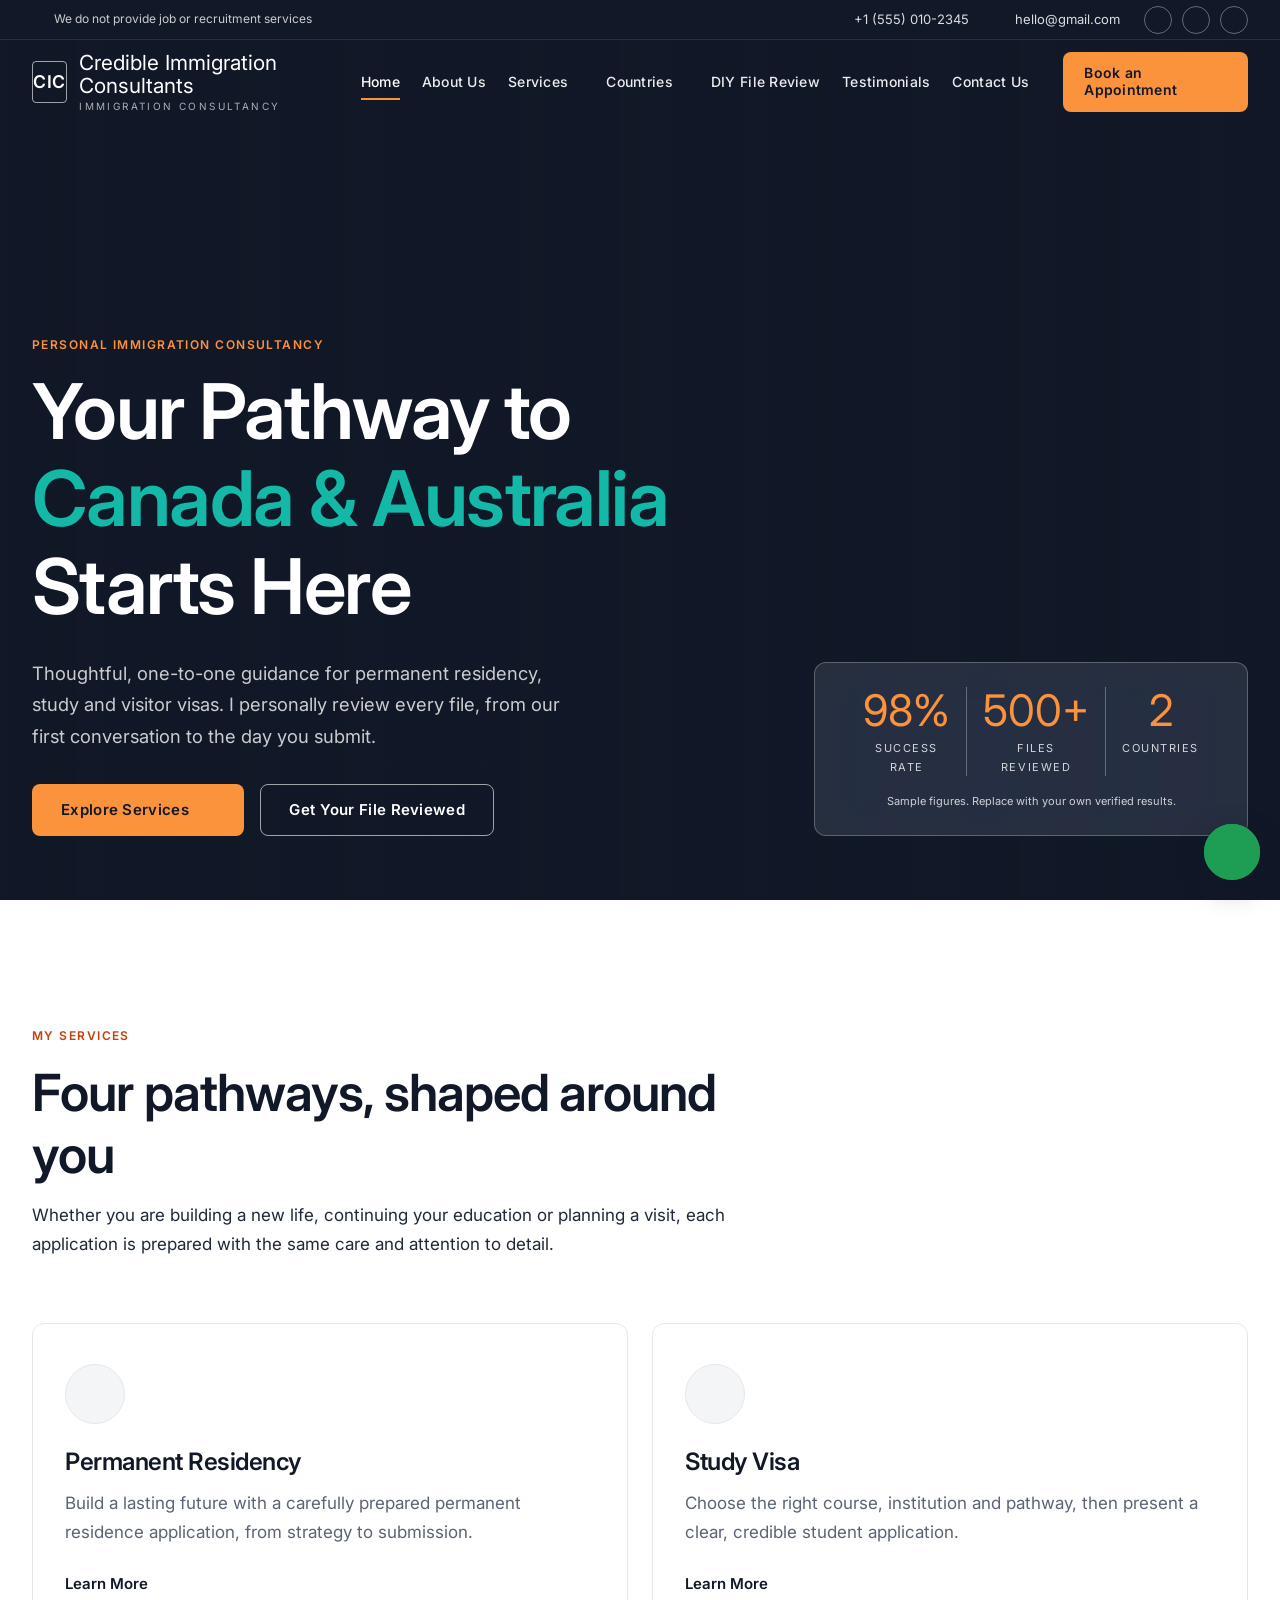
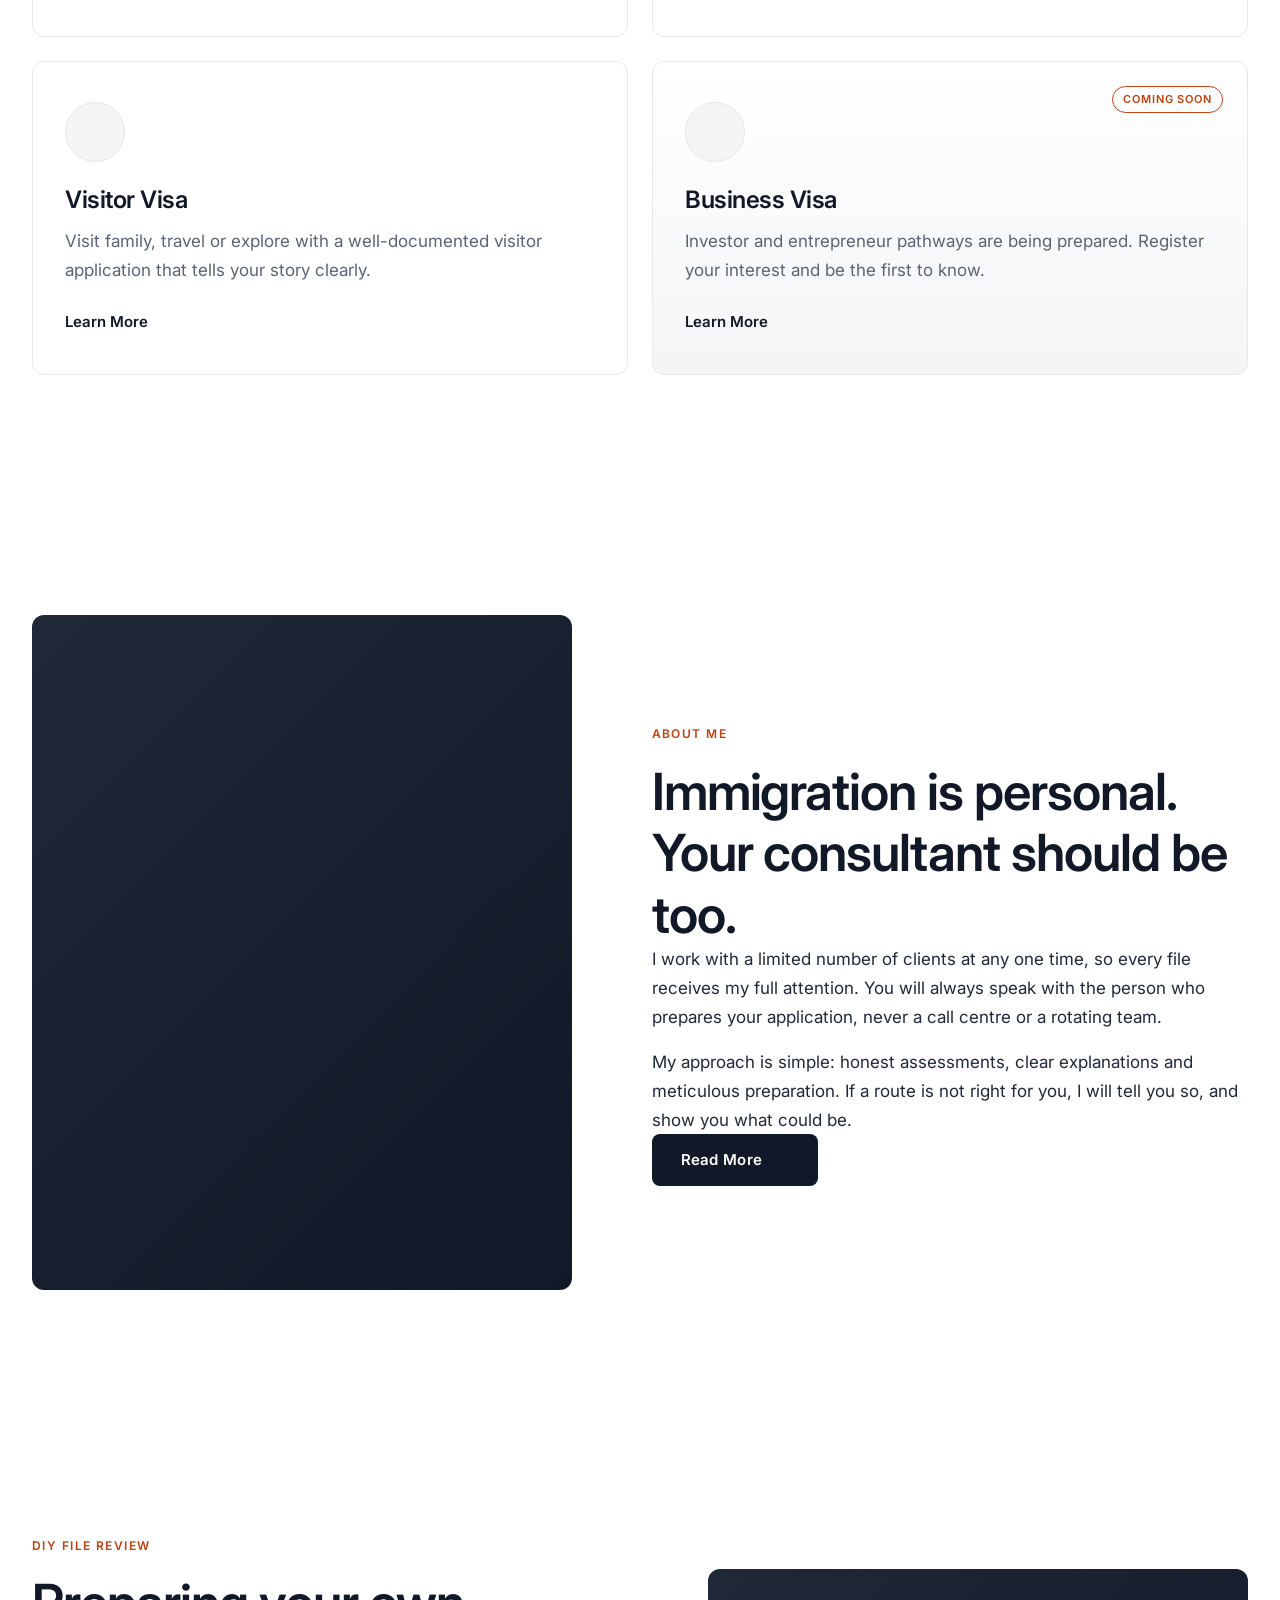
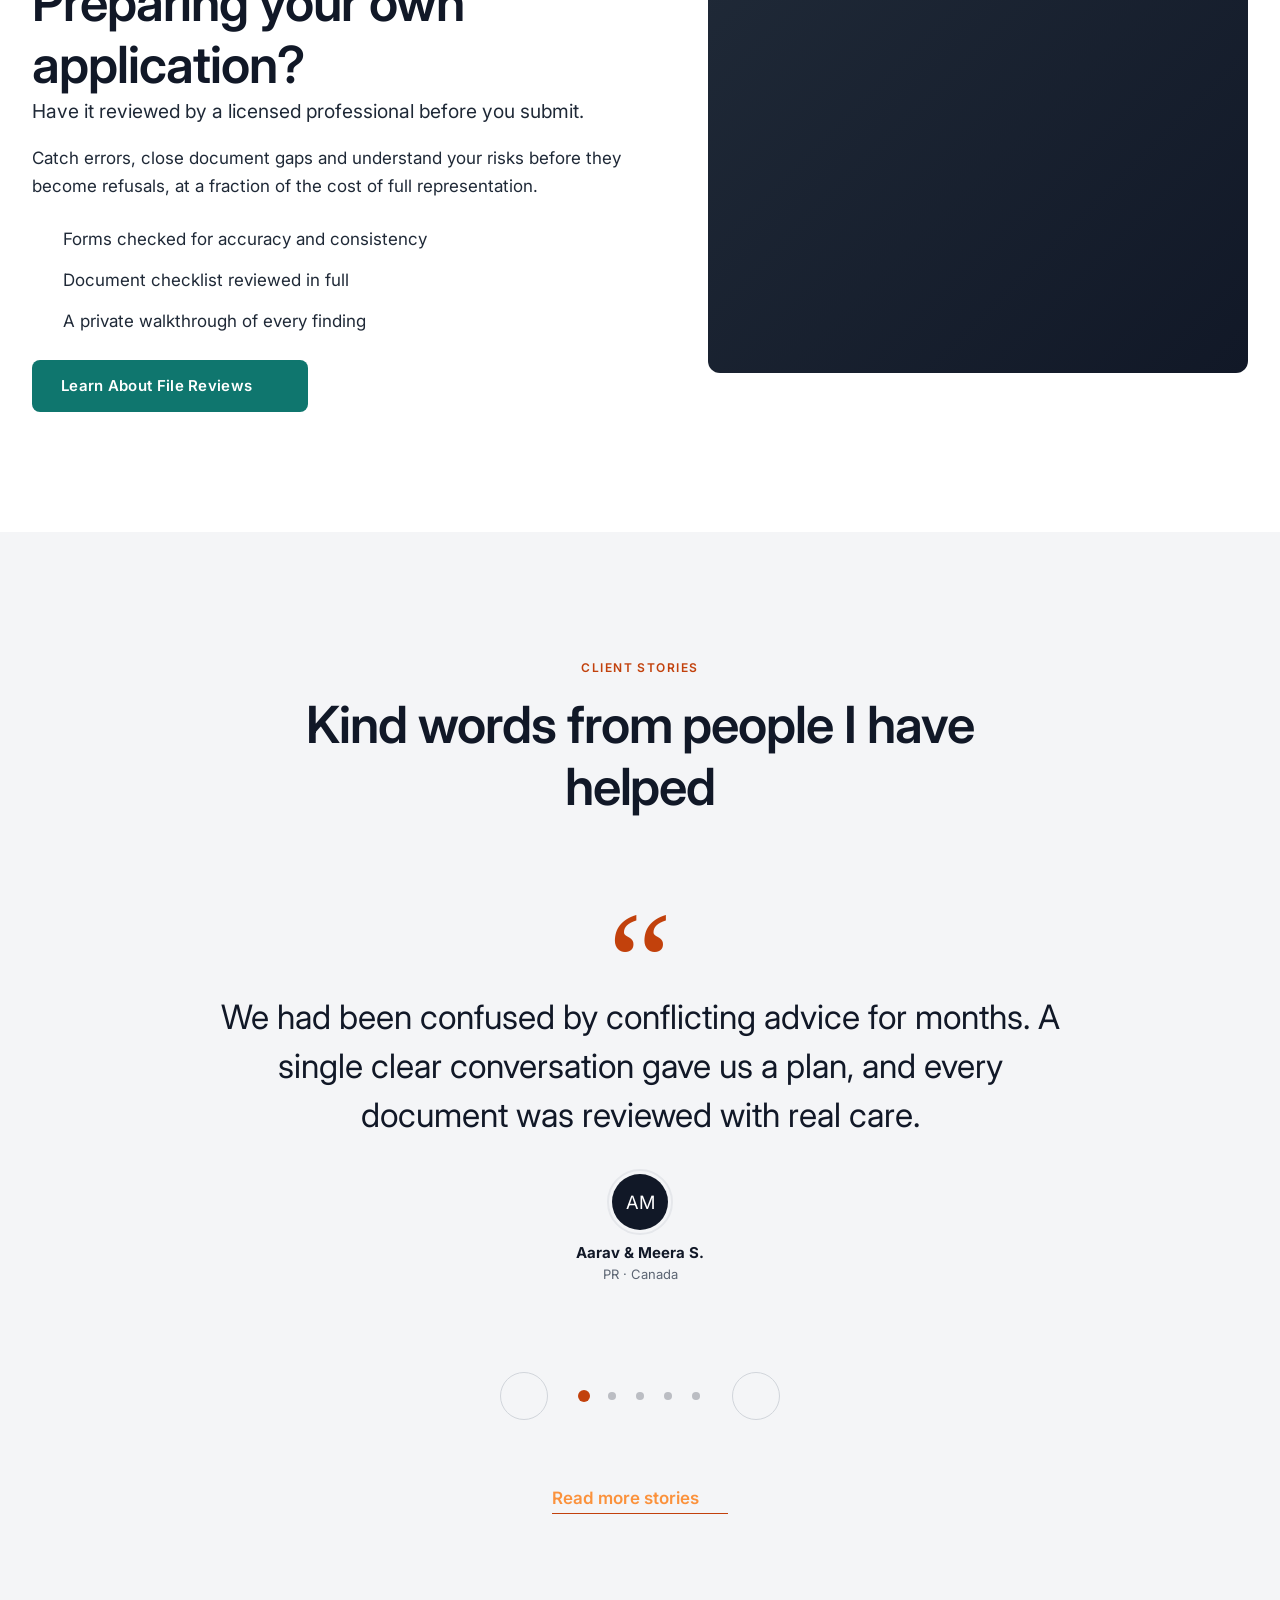
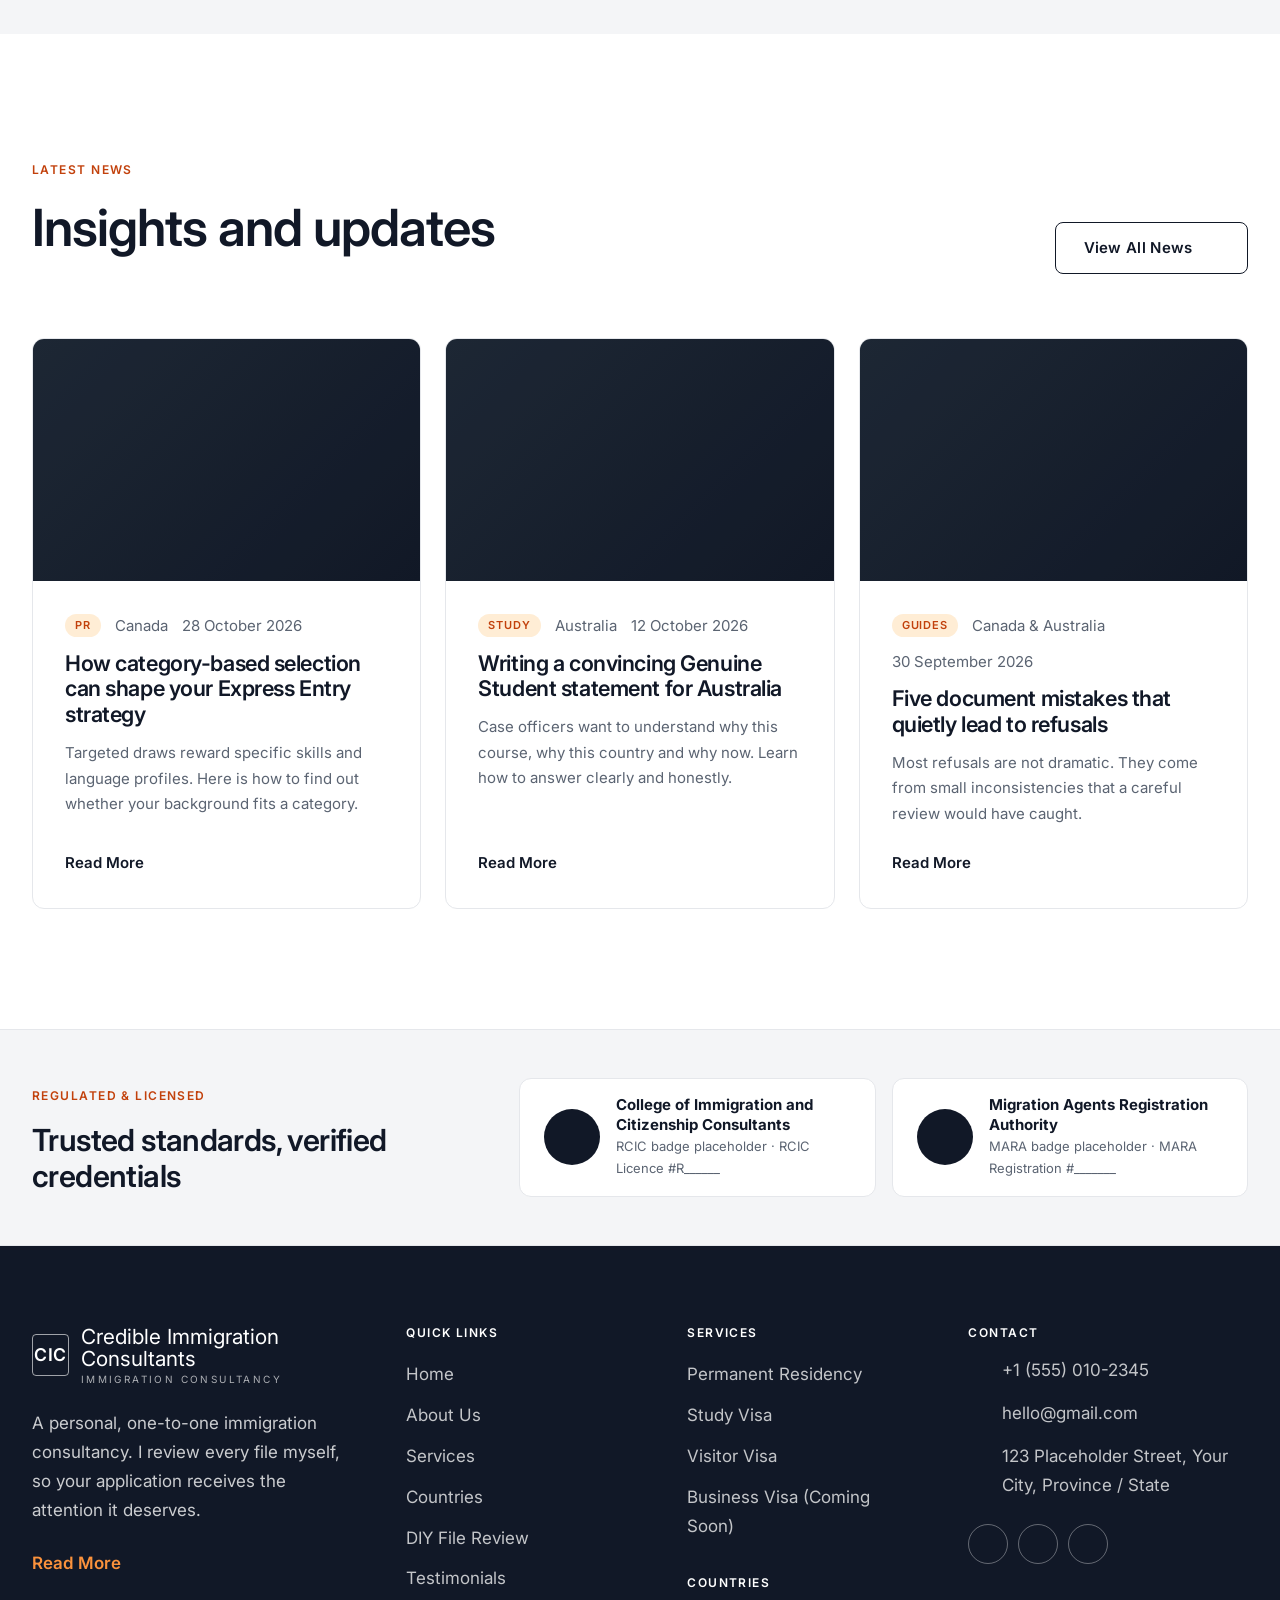
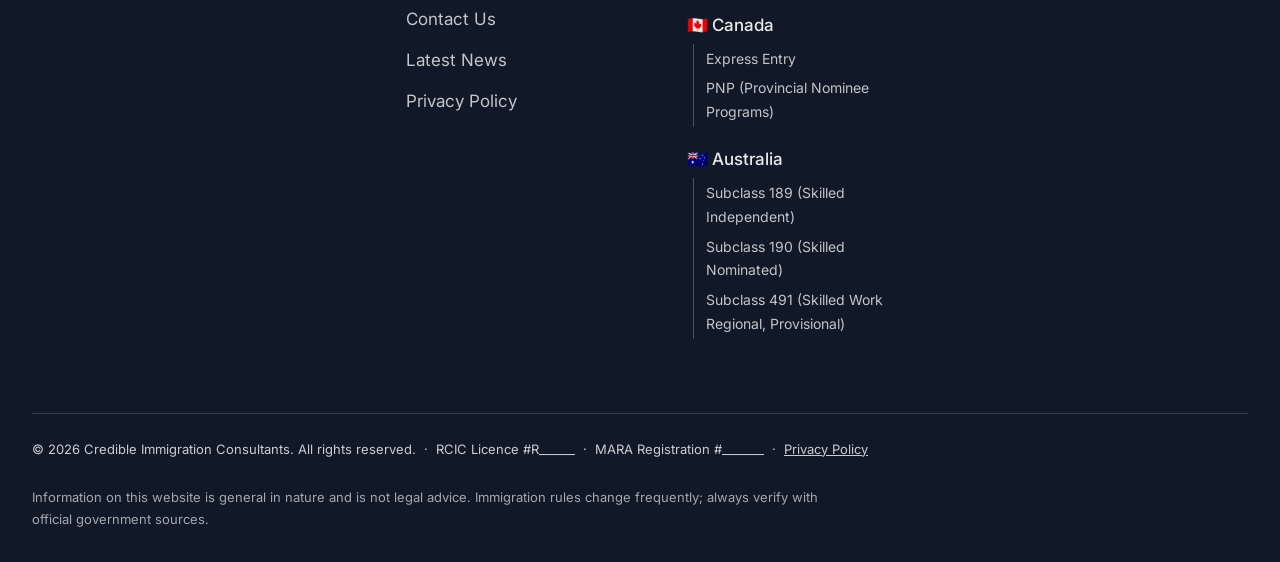
==== index.html @ 6b70b1e1 "initial commit" ====
<!DOCTYPE html>
<html lang="en">
<head>
  <meta charset="utf-8">
  <meta name="viewport" content="width=device-width, initial-scale=1">
  <title>Your Brand | Immigration Consultant for Canada &amp; Australia</title>
  <meta name="description" content="A personal, one-to-one immigration consultancy for permanent residency, study and visitor visas to Canada and Australia. Book a consultation or request a DIY file review.">
  <meta property="og:type" content="website">
  <meta property="og:title" content="Your Brand | Immigration Consultant for Canada &amp; Australia">
  <meta property="og:description" content="Personal, regulated immigration guidance for Canada and Australia: PR, study and visitor visas.">
  <meta property="og:image" content="https://images.unsplash.com/photo-1517935706615-2717063c2225?auto=format&fit=crop&w=1200&q=75">
  <meta name="twitter:card" content="summary_large_image">
  <meta name="theme-color" content="#111827">
  <link rel="icon" href="assets/images/favicon.svg" type="image/svg+xml">
  <link rel="preconnect" href="https://fonts.googleapis.com">
  <link rel="preconnect" href="https://fonts.gstatic.com" crossorigin>
  <link href="https://fonts.googleapis.com/css2?family=Inter:wght@400;500;600;700&display=swap" rel="stylesheet">
  <link rel="stylesheet" href="css/style.css">
  <script>document.documentElement.classList.add("js");</script>
  <script src="https://unpkg.com/lucide@0.469.0/dist/umd/lucide.min.js" defer></script>
  <script src="js/data.js" defer></script>
  <script src="js/main.js" defer></script>
</head>
<body data-page="home">
  <a class="skip-link" href="#main">Skip to content</a>
  <div class="preloader" id="preloader" aria-hidden="true"><div class="preloader__bar"></div></div>
  <div id="site-header"></div>

  <main id="main">
    <!-- 1. Hero -->
    <section class="hero grain on-dark" aria-labelledby="hero-title">
      <div class="hero__media" data-parallax="0.22" data-parallax-mode="scroll">
        <img class="hero__img" src="https://images.unsplash.com/photo-1517935706615-2717063c2225?auto=format&fit=crop&w=1920&q=75" alt="Toronto skyline at dusk beside the lake" fetchpriority="high" decoding="async">
      </div>
      <div class="hero__overlay"></div>
      <div class="container hero__in">
        <div class="hero__copy">
          <p class="eyebrow hero__eyebrow">Personal Immigration Consultancy</p>
          <h1 class="hero__title" id="hero-title">
            <span class="line"><span>Your Pathway to</span></span>
            <span class="line"><span><em>Canada &amp; Australia</em></span></span>
            <span class="line"><span>Starts Here</span></span>
          </h1>
          <p class="hero__sub">Thoughtful, one-to-one guidance for permanent residency, study and visitor visas. I personally review every file, from our first conversation to the day you submit.</p>
          <div class="hero__cta">
            <a class="btn btn--gold" href="services.html">Explore Services <i data-lucide="arrow-right" aria-hidden="true"></i></a>
            <a class="btn btn--ghost" href="diy-file-review.html">Get Your File Reviewed</a>
          </div>
        </div>
        <aside class="hero__card glass" aria-label="Key figures">
          <div class="hero__stats" data-render="hero-stats"></div>
          <p class="hero__card-note">Sample figures. Replace with your own verified results.</p>
        </aside>
      </div>
    </section>

    <!-- 2. Services -->
    <section class="section" id="services">
      <div class="container">
        <div class="section__head reveal">
          <p class="eyebrow">My Services</p>
          <h2>Four pathways, shaped around you</h2>
          <p>Whether you are building a new life, continuing your education or planning a visit, each application is prepared with the same care and attention to detail.</p>
        </div>
        <div class="grid grid--4" data-render="services-cards" data-stagger></div>
      </div>
    </section>

    <!-- 3. Countries -->
    <section class="section section--stone topo" id="countries">
      <div class="container">
        <div class="section__head reveal">
          <p class="eyebrow">Destinations</p>
          <h2>Where would you like to go?</h2>
          <p>I currently advise on Canada and Australia, with more destinations to follow. Choose a country to see its programs and requirements.</p>
        </div>
        <div class="grid grid--2 grid--cards" data-render="country-cards" data-stagger></div>
      </div>
    </section>

    <!-- About teaser -->
    <section class="section">
      <div class="container split split--wide">
        <div class="reveal">
          <div class="frame frame--portrait frame--gold">
            <img src="https://images.unsplash.com/photo-1573496359142-b8d87734a5a2?auto=format&fit=crop&w=900&q=75" alt="Portrait of your immigration consultant" loading="lazy" decoding="async" data-parallax="0.05">
          </div>
        </div>
        <div class="reveal">
          <p class="eyebrow">About Me</p>
          <h2>Immigration is personal. Your consultant should be too.</h2>
          <p>I work with a limited number of clients at any one time, so every file receives my full attention. You will always speak with the person who prepares your application, never a call centre or a rotating team.</p>
          <p>My approach is simple: honest assessments, clear explanations and meticulous preparation. If a route is not right for you, I will tell you so, and show you what could be.</p>
          <a class="btn btn--dark" href="about.html">Read More <i data-lucide="arrow-right" aria-hidden="true"></i></a>
        </div>
      </div>
    </section>

    <!-- 4. Why work with me -->
    <section class="section section--ink topo grain on-dark">
      <div class="container">
        <div class="section__head section__head--center reveal">
          <p class="eyebrow eyebrow--center">Why Work With Me</p>
          <h2>A boutique standard of service</h2>
        </div>
        <div class="why" data-stagger>
          <article class="why__item">
            <span class="why__icon"><i data-lucide="user-check" aria-hidden="true"></i></span>
            <p class="why__num"><span data-count="100" data-suffix="%">0</span></p>
            <h3>Personal attention</h3>
            <p>Every file is reviewed and prepared by me personally, with no hand-offs.</p>
          </article>
          <article class="why__item">
            <span class="why__icon"><i data-lucide="shield-check" aria-hidden="true"></i></span>
            <p class="why__num"><span data-count="2" data-suffix="">0</span></p>
            <h3>Licensed &amp; regulated</h3>
            <p>Registered with the regulators for both Canada and Australia, with licence numbers shown openly.</p>
          </article>
          <article class="why__item">
            <span class="why__icon"><i data-lucide="scale" aria-hidden="true"></i></span>
            <p class="why__num"><span data-count="0" data-prefix="$">0</span></p>
            <h3>Transparent fees</h3>
            <p>You receive a clear written quote before any work begins, with no hidden charges.</p>
          </article>
          <article class="why__item">
            <span class="why__icon"><i data-lucide="clock" aria-hidden="true"></i></span>
            <p class="why__num"><span data-count="24" data-suffix="h">0</span></p>
            <h3>Fast response</h3>
            <p>Messages and calls are answered promptly, usually within one working day.</p>
          </article>
        </div>
      </div>
    </section>

    <!-- 5. DIY promo -->
    <section class="section">
      <div class="container split split--wide split--flip">
        <div class="reveal">
          <p class="eyebrow">DIY File Review</p>
          <h2>Preparing your own application?</h2>
          <p class="lead">Have it reviewed by a licensed professional before you submit.</p>
          <p>Catch errors, close document gaps and understand your risks before they become refusals, at a fraction of the cost of full representation.</p>
          <ul class="check-list">
            <li><i data-lucide="check" aria-hidden="true"></i><span>Forms checked for accuracy and consistency</span></li>
            <li><i data-lucide="check" aria-hidden="true"></i><span>Document checklist reviewed in full</span></li>
            <li><i data-lucide="check" aria-hidden="true"></i><span>A private walkthrough of every finding</span></li>
          </ul>
          <a class="btn btn--gold" href="diy-file-review.html">Learn About File Reviews <i data-lucide="arrow-right" aria-hidden="true"></i></a>
        </div>
        <div class="reveal">
          <div class="frame frame--wide frame--gold">
            <img src="https://images.unsplash.com/photo-1569154941061-e231b4725ef1?auto=format&fit=crop&w=1100&q=75" alt="A passport and travel documents laid out on a desk" loading="lazy" decoding="async" data-parallax="0.05">
          </div>
        </div>
      </div>
    </section>

    <!-- 6. Testimonials -->
    <section class="section section--stone">
      <div class="container container--narrow">
        <div class="section__head section__head--center reveal">
          <p class="eyebrow eyebrow--center">Client Stories</p>
          <h2>Kind words from people I have helped</h2>
        </div>
        <div class="reveal" data-render="home-testimonials"></div>
        <p class="center"><a class="text-link text-link--dark" href="testimonials.html">Read more stories <i data-lucide="arrow-right" aria-hidden="true"></i></a></p>
      </div>
    </section>

    <!-- 7. News -->
    <section class="section">
      <div class="container">
        <div class="section__head section__head--row reveal">
          <div>
            <p class="eyebrow">Latest News</p>
            <h2>Insights and updates</h2>
          </div>
          <a class="btn btn--ghost-dark" href="news.html">View All News <i data-lucide="arrow-right" aria-hidden="true"></i></a>
        </div>
        <div class="grid grid--3" data-render="home-news" data-stagger></div>
      </div>
    </section>

    <!-- 8. Trust strip + 9. CTA -->
    <div data-component="trust"></div>
    <div data-component="cta"></div>
  </main>

  <div id="site-footer"></div>
</body>
</html>
---- css/style.css ----
/* ==========================================================================
   Your Brand — Premium boutique immigration consultancy
   style.css
   1. Variables  2. Base  3. Layout & utilities  4. Buttons  5. Header
   6. Hero & banners  7. Cards & sections  8. Forms  9. Components
   10. Footer & floating UI  11. Motion  12. Responsive
   ========================================================================== */

/* ---------- 1. VARIABLES (edit these to re-brand) ---------- */
:root {
  --ink: #111827;
  --ink-soft: #1F2937;
  --gold: #14B8A6;
  --gold-light: #99F6E4;
  --gold-deep: #0F766E;          /* darker gold for small text on light backgrounds (WCAG AA) */
  --ivory: #FFFFFF;
  --stone: #F4F5F7;
  --text: #1F2937;
  --muted: #5B6472;
  --white: #FFFFFF;
  --focus: #0F766E;
  --accent2: #FB923C;        /* warm orange: secondary accent on dark backgrounds */
  --accent2-deep: #C2410C;   /* orange for text on light backgrounds (AA contrast) */

  --font-serif: "Inter", system-ui, -apple-system, "Segoe UI", Roboto, sans-serif;
  --font-sans: "Inter", "Manrope", system-ui, -apple-system, "Segoe UI", Roboto, sans-serif;

  --s1: 8px; --s2: 16px; --s3: 24px; --s4: 32px; --s5: 40px; --s6: 48px; --s8: 64px; --s10: 80px; --s15: 120px;

  --r-sm: 6px;
  --r-md: 8px;
  --r-lg: 12px;
  --r-btn: 8px;

  --shadow-sm: 0 1px 2px rgba(17, 24, 39, .05);
  --shadow-md: 0 1px 3px rgba(17, 24, 39, .06), 0 6px 16px rgba(17, 24, 39, .05);
  --shadow-lg: 0 2px 6px rgba(17, 24, 39, .06), 0 16px 36px rgba(17, 24, 39, .12);
  --hairline: 1px solid rgba(17, 24, 39, .09);
  --hairline-gold: 1px solid rgba(20, 184, 166, .45);

  --ease: cubic-bezier(0.22, 1, 0.36, 1);
  --t-fast: .3s var(--ease);
  --t-med: .6s var(--ease);
  --t-slow: .9s var(--ease);

  --topbar-h: 36px;
  --nav-h: 72px;
  --container: 1240px;
  --gutter: 24px;
}

/* ---------- 2. BASE ---------- */
*, *::before, *::after { box-sizing: border-box; }
html { scroll-behavior: smooth; -webkit-text-size-adjust: 100%; scrollbar-color: var(--gold) var(--ink); }
body, h1, h2, h3, h4, h5, h6, p, figure, blockquote, dl, dd, ul, ol { margin: 0; }
ul, ol { padding: 0; list-style: none; }
body {
  font-family: var(--font-sans);
  font-size: 1.0625rem;
  line-height: 1.7;
  color: var(--text);
  background: var(--ivory);
  -webkit-font-smoothing: antialiased;
  overflow-x: hidden;
}
img, svg { display: block; max-width: 100%; }
img { height: auto; }
a { color: inherit; text-decoration: none; }
button, input, select, textarea { font: inherit; color: inherit; }
button { cursor: pointer; background: none; border: 0; padding: 0; }
[hidden] { display: none !important; }
[id] { scroll-margin-top: calc(var(--nav-h) + 72px); }
i[data-lucide], .lucide { width: 1.25em; height: 1.25em; stroke-width: 1.5; flex: none; }
.is-broken { opacity: 0; }

h1, h2, h3, h4 { font-family: var(--font-serif); font-weight: 500; line-height: 1.15; color: var(--ink); letter-spacing: -.01em; }
h2 { font-size: clamp(2rem, 4vw, 3.25rem); }
h3 { font-size: clamp(1.25rem, 2vw, 1.5rem); }
h4 { font-size: 1.35rem; }
p + p { margin-top: var(--s2); }

:focus-visible { outline: 2px solid var(--focus); outline-offset: 3px; border-radius: 2px; }
.on-dark { --focus: var(--gold); }
.on-dark :focus-visible { outline-color: var(--gold); }

::selection { background: var(--gold); color: var(--ink); }
::-webkit-scrollbar { width: 12px; }
::-webkit-scrollbar-track { background: var(--ink); }
::-webkit-scrollbar-thumb { background: var(--gold); border-radius: 8px; border: 3px solid var(--ink); }

.skip-link {
  position: fixed; left: 16px; top: -80px; z-index: 400; padding: 12px 20px;
  background: var(--gold); color: var(--ink); font-weight: 600; border-radius: var(--r-btn); transition: top .2s;
}
.skip-link:focus { top: 16px; }
.no-scroll { overflow: hidden; }
.hp { position: absolute; left: -9999px; width: 1px; height: 1px; opacity: 0; }

/* Preloader (CSS-driven so it always finishes, even without JS) */
.preloader {
  position: fixed; inset: 0; z-index: 500; display: grid; place-items: center; background: var(--ink);
  animation: preOut .5s ease .8s forwards;
}
.preloader span {
  font-family: var(--font-serif); font-size: 3.5rem; color: var(--gold); letter-spacing: .08em;
  border: 1px solid var(--gold); padding: 12px 22px; animation: fadeIn .6s var(--ease) both;
}
@keyframes preOut { to { opacity: 0; visibility: hidden; } }
@keyframes fadeIn { from { opacity: 0; } to { opacity: 1; } }

/* Grain + topographic textures */
.grain { position: relative; isolation: isolate; }
.grain::after {
  content: ""; position: absolute; inset: 0; z-index: -1; pointer-events: none; opacity: .07; mix-blend-mode: overlay;
  background-image: url("data:image/svg+xml,%3Csvg xmlns='http://www.w3.org/2000/svg' width='160' height='160'%3E%3Cfilter id='n'%3E%3CfeTurbulence type='fractalNoise' baseFrequency='.8' numOctaves='2' stitchTiles='stitch'/%3E%3C/filter%3E%3Crect width='100%25' height='100%25' filter='url(%23n)'/%3E%3C/svg%3E");
}
.topo {
  background-image: url("data:image/svg+xml,%3Csvg xmlns='http://www.w3.org/2000/svg' width='640' height='420' fill='none' stroke='%2314B8A6' stroke-opacity='.16' stroke-width='1'%3E%3Cpath d='M-20 60c90-60 170 50 270 0s190-70 290-10 120 30 140 10'/%3E%3Cpath d='M-20 100c90-60 170 50 270 0s190-70 290-10 120 30 140 10'/%3E%3Cpath d='M-20 140c90-60 170 50 270 0s190-70 290-10 120 30 140 10'/%3E%3Cpath d='M-20 220c110-70 150 60 260 10s180-60 300 0 110 20 150 0'/%3E%3Cpath d='M-20 260c110-70 150 60 260 10s180-60 300 0 110 20 150 0'/%3E%3Cpath d='M-20 340c80-50 190 60 280 10s200-60 280 0 130 25 160 5'/%3E%3Cpath d='M-20 380c80-50 190 60 280 10s200-60 280 0 130 25 160 5'/%3E%3C/svg%3E");
  background-size: 640px 420px;
}
.section--stone.topo { background-color: var(--stone); }
.section--ink.topo, .cta-band.topo { background-color: var(--ink); }

/* ---------- 3. LAYOUT & UTILITIES ---------- */
.container { width: 100%; max-width: calc(var(--container) + var(--gutter) * 2); margin-inline: auto; padding-inline: var(--gutter); }
.container--narrow { max-width: calc(880px + var(--gutter) * 2); }
.section { padding-block: 80px; position: relative; }
.section--stone { background: var(--stone); }
.section--ink { background: var(--ink); color: rgba(255, 255, 255, .8); }
.on-dark h1, .on-dark h2, .on-dark h3, .on-dark h4 { color: #fff; }
.on-dark p { color: rgba(255, 255, 255, .78); }
.center { text-align: center; }
.lead { font-size: 1.2rem; color: var(--ink-soft); }
.on-dark .lead { color: rgba(255, 255, 255, .9); }
.note { font-size: .875rem; color: var(--muted); margin-top: var(--s4); }
.h3-serif { margin: var(--s4) 0 var(--s2); }

.eyebrow {
  display: inline-flex; align-items: center; gap: 14px; margin-bottom: var(--s2);
  font-family: var(--font-sans); font-size: .75rem; font-weight: 600; letter-spacing: .2em; text-transform: uppercase; color: var(--gold-deep);
}
.eyebrow::before { content: ""; width: 40px; height: 1px; background: currentColor; }
.eyebrow--center::after { content: ""; width: 40px; height: 1px; background: currentColor; }
.eyebrow--sm { font-size: .6875rem; margin-bottom: 8px; }
.on-dark .eyebrow, .section--ink .eyebrow { color: var(--gold); }

.section__head { max-width: 720px; margin-bottom: var(--s8); }
.section__head h2 { margin-bottom: var(--s2); }
.section__head--center { margin-inline: auto; text-align: center; }
.section__head--row { max-width: none; display: flex; flex-wrap: wrap; align-items: flex-end; justify-content: space-between; gap: var(--s3); }

.grid { display: grid; gap: var(--s3); grid-template-columns: 1fr; }
.split { display: grid; gap: var(--s8); grid-template-columns: 1fr; align-items: center; }

.frame {
  position: relative; overflow: hidden; border-radius: var(--r-lg); box-shadow: var(--shadow-lg);
  background: linear-gradient(135deg, var(--ink-soft), var(--ink)); aspect-ratio: 4 / 3;
}
.frame--portrait, .frame--tall { aspect-ratio: 4 / 5; }
.frame--wide { aspect-ratio: 4 / 3; }
.frame img { width: 100%; height: 100%; object-fit: cover; transform: translate3d(0, var(--py, 0px), 0) scale(1.14); }
.frame::after { content: ""; position: absolute; inset: 0; pointer-events: none; background: linear-gradient(180deg, rgba(17, 24, 39, 0) 55%, rgba(17, 24, 39, .35)); }
.frame--gold { outline: 1px solid var(--gold); outline-offset: 14px; margin: 14px; }

.check-list { display: grid; gap: 12px; margin-block: var(--s3); }
.check-list li { display: flex; gap: 12px; align-items: flex-start; }
.check-list i, .check-list svg { margin-top: .3em; width: 1.1em; height: 1.1em; color: var(--gold-deep); }
.check-list--card { background: var(--white); border: var(--hairline); border-radius: var(--r-lg); padding: var(--s4); box-shadow: var(--shadow-md); }
.on-dark .check-list i, .on-dark .check-list svg { color: var(--gold); }

.icon-list { display: grid; gap: 14px; margin-top: var(--s2); }
.icon-list li { display: flex; align-items: center; gap: 16px; }
.icon-list__icon { display: grid; place-items: center; width: 44px; height: 44px; border-radius: 50%; border: var(--hairline-gold); color: var(--gold-deep); flex: none; background: var(--white); }

.badge {
  display: inline-block; padding: 3px 10px; border-radius: 99px; font-size: .6875rem; font-weight: 600; font-style: normal;
  letter-spacing: .08em; text-transform: uppercase; color: var(--gold-deep); border: 1px solid var(--gold); background: rgba(20, 184, 166, .12); vertical-align: middle;
}
.badge--float { position: absolute; top: 24px; right: 24px; }
.badge--solid { background: var(--gold); color: var(--ink); margin-bottom: var(--s3); }
.on-dark .badge { color: var(--gold-light); }
.tag { padding: 2px 10px; border-radius: 99px; background: rgba(20, 184, 166, .18); color: var(--gold-deep); font-size: .6875rem; font-weight: 600; letter-spacing: .08em; text-transform: uppercase; }

.text-link { display: inline-flex; align-items: center; gap: 8px; color: var(--gold); font-weight: 600; transition: gap var(--t-fast); }
.text-link:hover { gap: 14px; }
.text-link--dark { color: var(--ink); border-bottom: 1px solid var(--gold); }
.empty { text-align: center; padding: var(--s8) 0; color: var(--muted); }

.prose h2 { font-size: 1.6rem; margin: var(--s6) 0 var(--s2); }
.prose p { color: var(--text); }
.prose a { color: var(--gold-deep); text-decoration: underline; }

/* ---------- 4. BUTTONS ---------- */
.btn {
  position: relative; overflow: hidden; display: inline-flex; align-items: center; justify-content: center; gap: 10px;
  padding: 16px 28px; border-radius: var(--r-btn); border: 1px solid transparent; font-weight: 600; font-size: .9375rem; letter-spacing: .02em; line-height: 1.2;
  transition: transform var(--t-fast), box-shadow var(--t-fast), background-color var(--t-fast), color var(--t-fast), border-color var(--t-fast);
}
.btn i, .btn svg { transition: transform var(--t-fast); width: 1.1em; height: 1.1em; }
.btn:hover i, .btn:hover svg { transform: translateX(4px); }
.btn--sm { padding: 12px 20px; font-size: .875rem; }
.btn--block { width: 100%; }
.btn--gold { background: var(--gold); color: var(--ink); box-shadow: 0 6px 20px rgba(20, 184, 166, .28); }
.btn--gold::after {
  content: ""; position: absolute; inset: 0; background: linear-gradient(110deg, transparent 30%, rgba(255, 255, 255, .55) 50%, transparent 70%);
  transform: translateX(-130%); transition: transform .9s var(--ease); pointer-events: none;
}
.btn--gold:hover { transform: translateY(-2px); box-shadow: 0 12px 30px rgba(20, 184, 166, .4); }
.btn--gold:hover::after { transform: translateX(130%); }
.btn--ghost { border-color: var(--gold); color: #fff; background: transparent; }
.btn--ghost:hover { background: rgba(20, 184, 166, .14); transform: translateY(-2px); }
.btn--ghost-dark { border-color: var(--gold); color: var(--ink); }
.btn--ghost-dark:hover { background: rgba(20, 184, 166, .16); transform: translateY(-2px); }
.btn--dark { background: var(--ink); color: #fff; }
.btn--dark:hover { background: var(--ink-soft); transform: translateY(-2px); box-shadow: var(--shadow-md); }
.btn:disabled { opacity: .7; cursor: progress; }
.btn.is-loading .btn__label::after { content: "…"; }

/* ---------- 5. HEADER ---------- */
.site-top { position: fixed; inset: 0 0 auto 0; z-index: 100; transition: transform .5s var(--ease); }
.site-top.is-scrolled { transform: translateY(calc(var(--topbar-h) * -1)); }
.topbar { height: var(--topbar-h); background: var(--ink); border-bottom: 1px solid rgba(20, 184, 166, .22); font-size: .8125rem; color: rgba(255, 255, 255, .85); }
.topbar__in { height: 100%; display: flex; align-items: center; justify-content: center; gap: var(--s3); }
.topbar__note { display: flex; align-items: center; gap: 8px; margin: 0; font-size: .75rem; }
.topbar__note i, .topbar__note svg { width: 14px; height: 14px; color: var(--gold); }
.topbar__links { display: none; align-items: center; gap: var(--s3); }
.topbar__links a { display: inline-flex; align-items: center; gap: 8px; transition: color var(--t-fast); }
.topbar__links a:hover { color: var(--gold); }
.topbar__links i, .topbar__links svg { width: 14px; height: 14px; color: var(--gold); }

.social { display: inline-flex; gap: 10px; }
.social a { display: grid; place-items: center; width: 40px; height: 40px; border-radius: 50%; border: 1px solid rgba(20, 184, 166, .5); color: var(--gold-light); transition: background-color var(--t-fast), color var(--t-fast), transform var(--t-fast); }
.social a:hover { background: var(--gold); color: var(--ink); transform: translateY(-2px); }
.social--sm a { width: 28px; height: 28px; }
.social--sm i, .social--sm svg { width: 14px; height: 14px; }

.nav { position: relative; height: var(--nav-h); }
.nav::before {
  content: ""; position: absolute; inset: 0; opacity: 0; transition: opacity var(--t-med);
  background: rgba(17, 24, 39, .78); backdrop-filter: blur(16px) saturate(140%); -webkit-backdrop-filter: blur(16px) saturate(140%);
  border-bottom: 1px solid rgba(20, 184, 166, .3);
}
.site-top.is-scrolled .nav::before { opacity: 1; }
.nav__in { position: relative; height: 100%; display: flex; align-items: center; justify-content: space-between; gap: var(--s3); max-width: 1440px; }
.logo { display: inline-flex; align-items: center; gap: 12px; color: #fff; }
.logo__mark { display: grid; place-items: center; width: 42px; height: 42px; border: 1px solid var(--gold); color: var(--gold); font-family: var(--font-serif); font-size: 1.1rem; letter-spacing: .04em; border-radius: 4px; }
.logo__text { display: flex; flex-direction: column; line-height: 1.1; }
.logo__name { font-family: var(--font-serif); font-size: 1.3rem; color: #fff; }
.logo__sub { font-size: .625rem; letter-spacing: .24em; text-transform: uppercase; color: var(--gold); margin-top: 3px; }
.nav__menu, .nav__cta { display: none; }

.burger { display: grid; place-items: center; width: 44px; height: 44px; color: #fff; border: 1px solid rgba(20, 184, 166, .5); border-radius: 50%; }
.burger i, .burger svg { width: 22px; height: 22px; }

.nav__list { display: flex; align-items: center; gap: 2px; }
.nav__item { position: relative; display: flex; align-items: center; }
.nav__link { position: relative; padding: 10px 10px; font-size: .875rem; font-weight: 500; letter-spacing: .02em; color: rgba(255, 255, 255, .92); white-space: nowrap; transition: color var(--t-fast); }
.nav__link::after { content: ""; position: absolute; left: 10px; right: 10px; bottom: 4px; height: 1px; background: var(--gold); transform: scaleX(0); transform-origin: left; transition: transform var(--t-med); }
.nav__link:hover, .nav__link[aria-current="page"] { color: var(--gold-light); }
.nav__link:hover::after, .nav__link[aria-current="page"]::after, .has-mega.is-open > .nav__link::after { transform: scaleX(1); }
.nav__toggle { display: grid; place-items: center; width: 24px; height: 32px; margin-left: -8px; color: rgba(255, 255, 255, .8); }
.nav__toggle i, .nav__toggle svg { width: 14px; height: 14px; transition: transform var(--t-fast); }
.has-mega.is-open .nav__toggle svg, .has-mega.is-open .nav__toggle i { transform: rotate(180deg); }

.mega {
  position: absolute; top: calc(100% + 10px); left: 50%; translate: -50% 8px; z-index: 5; width: 640px;
  display: grid; grid-template-columns: 200px 1fr; gap: 12px; padding: 12px; background: var(--ivory); color: var(--text);
  border: var(--hairline); border-top: 1px solid var(--gold); border-radius: var(--r-lg); box-shadow: var(--shadow-lg);
  opacity: 0; visibility: hidden; transition: opacity .35s var(--ease), translate .35s var(--ease), visibility 0s .35s;
}
.mega--countries { display: block; width: 340px; padding: 8px; left: 0; translate: 0 8px; }
.has-mega.is-open .mega--countries { translate: 0 0; }
.tree__item { position: relative; }
.tree__row, .mega__item, .fly__item { position: relative; }
.tree__row::before, .mega__item::before, .fly__item::before { content: ""; position: absolute; left: 0; top: 10px; bottom: 10px; width: 3px; border-radius: 3px; background: var(--gold); transform: scaleY(0); transition: transform var(--t-fast); }
.tree__row { display: flex; align-items: center; border-radius: var(--r-md); transition: background-color var(--t-fast); }
.tree__item:hover > .tree__row, .tree__item.is-open > .tree__row, .tree__row:focus-within, .mega__item:hover, .mega__item:focus-visible, .fly__item:hover, .fly__item:focus-visible { background: var(--stone); }
.tree__item:hover > .tree__row::before, .tree__item.is-open > .tree__row::before, .tree__row:focus-within::before, .mega__item:hover::before, .mega__item:focus-visible::before, .fly__item:hover::before, .fly__item:focus-visible::before { transform: scaleY(1); }
.tree__link { flex: 1; display: flex; align-items: center; gap: 14px; padding: 12px; min-width: 0; }
.tree__toggle { display: grid; place-items: center; flex: none; width: 40px; height: 40px; margin-right: 6px; color: var(--gold-deep); border-radius: 50%; }
.tree__toggle svg, .tree__toggle i { width: 18px; height: 18px; }
.fly {
  position: absolute; top: -9px; left: calc(100% + 8px); z-index: 6; width: 360px; padding: 8px; background: var(--ivory);
  border: var(--hairline); border-top: 1px solid var(--gold); border-radius: var(--r-lg); box-shadow: var(--shadow-lg);
  opacity: 0; visibility: hidden; translate: -10px 0; transition: opacity .3s var(--ease), translate .3s var(--ease), visibility 0s .3s;
}
.fly::before { content: ""; position: absolute; right: 100%; top: 0; bottom: 0; width: 10px; }
.fly--left { left: auto; right: calc(100% + 8px); translate: 10px 0; }
.fly--left::before { right: auto; left: 100%; }
.tree__item.is-open > .fly { opacity: 1; visibility: visible; translate: 0 0; transition-delay: 0s; }
.fly__item { display: flex; gap: 14px; align-items: flex-start; padding: 12px; border-radius: var(--r-md); transition: background-color var(--t-fast); }
.mega::before { content: ""; position: absolute; left: 0; right: 0; top: -14px; height: 14px; }
.has-mega.is-open .mega { opacity: 1; visibility: visible; translate: -50% 0; transition-delay: 0s; }
.mega__intro { background: var(--ink); border-radius: var(--r-md); padding: var(--s3); display: flex; flex-direction: column; justify-content: flex-end; min-height: 150px; }
.mega__intro .eyebrow { color: var(--gold); }
.mega__lead { font-family: var(--font-serif); font-size: 1.25rem; line-height: 1.25; color: #fff; }
.mega__grid { display: grid; gap: 4px; align-content: start; }
.mega__item { display: flex; gap: 14px; align-items: flex-start; padding: 12px; border-radius: var(--r-md); transition: background-color var(--t-fast); }
.mega__icon { display: grid; place-items: center; flex: none; width: 42px; height: 42px; border-radius: 50%; border: var(--hairline-gold); color: var(--gold-deep); background: var(--white); }
.mega__icon--flag { font-size: 1.4rem; }
.mega__text strong { display: block; font-size: .9375rem; color: var(--ink); line-height: 1.3; }
.mega__text small { display: block; margin-top: 2px; font-size: .8125rem; color: var(--muted); line-height: 1.4; }

/* Mobile full-screen menu */
.mobile {
  position: fixed; inset: 0; z-index: 200; display: flex; flex-direction: column; padding: 16px var(--gutter) 24px; overflow-y: auto;
  background-color: var(--ink); opacity: 0; visibility: hidden; transition: opacity .45s var(--ease), visibility 0s .45s;
}
.mobile.is-open { opacity: 1; visibility: visible; transition-delay: 0s; }
.mobile__top { display: flex; align-items: center; justify-content: space-between; height: 56px; }
.mobile__nav { flex: 1; padding-block: var(--s4); }
.mobile__list li { border-bottom: 1px solid rgba(20, 184, 166, .2); opacity: 0; transform: translateY(16px); transition: opacity .5s var(--ease), transform .5s var(--ease); }
.mobile.is-open .mobile__list li { opacity: 1; transform: none; }
.mobile.is-open .mobile__list li:nth-child(1) { transition-delay: .08s; } .mobile.is-open .mobile__list li:nth-child(2) { transition-delay: .13s; }
.mobile.is-open .mobile__list li:nth-child(3) { transition-delay: .18s; } .mobile.is-open .mobile__list li:nth-child(4) { transition-delay: .23s; }
.mobile.is-open .mobile__list li:nth-child(5) { transition-delay: .28s; } .mobile.is-open .mobile__list li:nth-child(6) { transition-delay: .33s; }
.mobile.is-open .mobile__list li:nth-child(7) { transition-delay: .38s; } .mobile.is-open .mobile__list li:nth-child(8) { transition-delay: .43s; }
.mobile__link { display: flex; width: 100%; align-items: center; justify-content: space-between; padding: 16px 0; font-family: var(--font-serif); font-size: 1.6rem; color: #fff; text-align: left; position: relative; }
.mobile__link[aria-current="page"] { color: var(--gold); }
.pm { display: grid; color: var(--gold); }
.pm svg, .pm i { width: 22px; height: 22px; }
.pm__minus { display: none; }
[aria-expanded="true"] > .pm .pm__plus { display: none; }
[aria-expanded="true"] > .pm .pm__minus { display: block; }
.mobile__country { border-top: 1px solid rgba(20, 184, 166, .15); }
.mobile__acc--sub { display: flex; width: 100%; align-items: center; justify-content: space-between; padding: 14px 0 14px 16px; font-size: 1.15rem; color: #fff; text-align: left; }
.mobile__country .mobile__sub a { padding-left: 32px; }
.mobile__sub a.mobile__overview { color: var(--gold); font-weight: 600; }
.mobile__sub { display: grid; grid-template-rows: 0fr; visibility: hidden; transition: grid-template-rows .5s var(--ease), visibility 0s .5s; }
.mobile__sub.is-open { grid-template-rows: 1fr; visibility: visible; transition-delay: 0s; }
.mobile__sub > div { overflow: hidden; display: grid; gap: 4px; }
.mobile__sub a { padding: 10px 0 10px 16px; color: rgba(255, 255, 255, .85); border-left: 1px solid var(--gold); }
.mobile__foot { display: grid; gap: var(--s3); justify-items: start; padding-top: var(--s3); }
.mobile__contact { font-size: 1.1rem; color: var(--gold-light); }

/* ---------- 6. HERO & BANNERS ---------- */
.hero {
  position: relative; min-height: 100vh; min-height: 100svh; display: flex; align-items: flex-end; overflow: hidden; background: var(--ink); color: #fff;
  padding: calc(var(--topbar-h) + var(--nav-h) + 56px) 0 64px;
}
.hero__media { position: absolute; inset: -26% 0 0 0; z-index: -2; transform: translate3d(0, var(--py, 0px), 0); }
.hero__img { width: 100%; height: 100%; object-fit: cover; animation: kenburns 26s ease-out infinite alternate; }
@keyframes kenburns { from { transform: scale(1); } to { transform: scale(1.12); } }
.hero__overlay { position: absolute; inset: 0; z-index: -1; background: linear-gradient(100deg, rgba(17, 24, 39, .94) 0%, rgba(17, 24, 39, .72) 48%, rgba(17, 24, 39, .3) 100%), linear-gradient(0deg, rgba(17, 24, 39, .85) 0%, rgba(17, 24, 39, 0) 40%); }
.hero__in { display: grid; gap: var(--s6); align-items: end; }
.hero__title { font-size: clamp(2.8rem, 6vw, 5.5rem); line-height: 1.04; color: #fff; margin-bottom: var(--s3); }
.hero__title .line { display: block; overflow: hidden; padding-bottom: .1em; }
.hero__title .line > span { display: block; transform: translateY(110%); animation: lineUp 1.1s var(--ease) forwards; }
.hero__title .line:nth-child(1) > span { animation-delay: .95s; }
.hero__title .line:nth-child(2) > span { animation-delay: 1.1s; }
.hero__title .line:nth-child(3) > span { animation-delay: 1.25s; }
.hero__title em { font-style: italic; color: var(--gold); }
@keyframes lineUp { to { transform: none; } }
.hero__eyebrow, .hero__sub, .hero__cta, .hero__card { opacity: 0; animation: fadeUp .9s var(--ease) forwards; }
.hero__eyebrow { color: var(--gold); animation-delay: .85s; }
.hero__sub { max-width: 560px; font-size: 1.15rem; color: rgba(255, 255, 255, .85); margin-bottom: var(--s4); animation-delay: 1.45s; }
.hero__cta { display: flex; flex-wrap: wrap; gap: var(--s2); animation-delay: 1.6s; }
.hero__card { animation-delay: 1.8s; }
@keyframes fadeUp { from { opacity: 0; transform: translateY(24px); } to { opacity: 1; transform: none; } }
.glass { background: rgba(255, 255, 255, .08); backdrop-filter: blur(18px) saturate(140%); -webkit-backdrop-filter: blur(18px) saturate(140%); border: 1px solid rgba(255, 255, 255, .2); border-radius: 20px; box-shadow: 0 24px 60px rgba(0, 0, 0, .3); }
.hero__card { padding: var(--s3) var(--s4); max-width: 520px; }
.hero__stats { display: grid; grid-template-columns: repeat(3, 1fr); }
.stat { padding: 0 var(--s2); text-align: center; }
.stat + .stat { border-left: 1px solid rgba(20, 184, 166, .4); }
.stat__num { display: block; font-family: var(--font-serif); font-size: clamp(2rem, 3.4vw, 2.75rem); line-height: 1.1; color: var(--gold); }
.stat__label { display: block; font-size: .6875rem; letter-spacing: .14em; text-transform: uppercase; color: rgba(255, 255, 255, .8); margin-top: 4px; }
.hero__card-note { margin-top: var(--s2); font-size: .6875rem; text-align: center; color: rgba(255, 255, 255, .6); }

.banner {
  position: relative; display: flex; align-items: flex-end; min-height: 340px; overflow: hidden; background: var(--ink); color: #fff;
  padding: calc(var(--topbar-h) + var(--nav-h) + 48px) 0 56px;
}
.banner--tall { min-height: 72vh; }
.banner__media { position: absolute; inset: -20% 0 0 0; z-index: -2; transform: translate3d(0, var(--py, 0px), 0); }
.banner__media img { width: 100%; height: 100%; object-fit: cover; }
.banner::before { content: ""; position: absolute; inset: 0; z-index: -1; background: linear-gradient(100deg, rgba(17, 24, 39, .92), rgba(17, 24, 39, .6)); }
.banner__in { position: relative; }
.banner h1 { font-size: clamp(2.4rem, 5vw, 4.25rem); color: #fff; margin-bottom: var(--s2); }
.banner p { max-width: 600px; font-size: 1.125rem; color: rgba(255, 255, 255, .85); }
.banner__actions { display: flex; flex-wrap: wrap; gap: var(--s2); margin-top: var(--s4); }
.flag-big { font-size: 3.2rem; line-height: 1; margin-bottom: var(--s2); }
.crumbs ol { display: flex; flex-wrap: wrap; gap: 8px; margin-bottom: var(--s3); font-size: .8125rem; letter-spacing: .06em; color: var(--gold-light); }
.crumbs li + li::before { content: "/"; margin-right: 8px; color: rgba(20, 184, 166, .7); }
.crumbs a:hover { color: #fff; text-decoration: underline; }
.crumbs [aria-current] { color: #fff; }

/* ---------- 7. CARDS & SECTIONS ---------- */
.card {
  position: relative; overflow: hidden; display: flex; flex-direction: column; background: var(--white); border: var(--hairline); border-radius: var(--r-lg); box-shadow: var(--shadow-sm);
  transition: translate var(--t-med), box-shadow var(--t-med), border-color var(--t-med);
}
.card::before { content: ""; position: absolute; left: 0; right: 0; top: 0; height: 3px; z-index: 2; background: linear-gradient(90deg, var(--gold), var(--gold-light)); transform: scaleX(0); transform-origin: left; transition: transform var(--t-med); }
.card:hover { translate: 0 -6px; box-shadow: var(--shadow-lg); border-color: rgba(20, 184, 166, .5); }
.card:hover::before { transform: scaleX(1); }
.card--service { padding: var(--s5) var(--s4); }
.card--service h3 { margin: var(--s3) 0 12px; }
.card--service p { color: var(--muted); }
.card--service .card__link { margin-top: auto; padding-top: var(--s3); }
.card--service.is-soon { background: linear-gradient(180deg, var(--white), var(--stone)); }
.card__icon { display: grid; place-items: center; width: 60px; height: 60px; border-radius: 50%; border: var(--hairline-gold); color: var(--gold-deep); background: var(--ivory); }
.card__icon i, .card__icon svg { width: 28px; height: 28px; stroke-width: 1.25; }
.card__link { display: inline-flex; align-items: center; gap: 8px; align-self: flex-start; font-weight: 600; font-size: .9375rem; color: var(--ink); transition: gap var(--t-fast), color var(--t-fast); }
.card__link:hover { gap: 14px; color: var(--gold-deep); }
.card__link i, .card__link svg { width: 1.1em; height: 1.1em; }

.program { padding: var(--s4); }
.program h4 { margin-bottom: 12px; }
.program > p { color: var(--muted); }
.program .check-list { font-size: .9375rem; }
.program__flag { font-size: .75rem; letter-spacing: .14em; text-transform: uppercase; color: var(--muted); margin-bottom: 8px; }
.program__sub { display: block; margin-top: 4px; font-family: var(--font-sans); font-size: .875rem; font-weight: 500; color: var(--gold-deep); }
.program__actions { display: flex; flex-wrap: wrap; align-items: center; gap: var(--s2); margin-top: auto; }
.program-group + .program-group { margin-top: var(--s10); }
.group-title { display: flex; align-items: center; gap: 14px; margin-bottom: var(--s4); padding-bottom: var(--s2); border-bottom: var(--hairline-gold); font-size: 1.9rem; }
.group-title span { font-size: 1.8rem; }
.group-link { margin-top: var(--s3); }

.country-card { position: relative; display: block; overflow: hidden; border-radius: var(--r-lg); aspect-ratio: 4 / 5; background: linear-gradient(135deg, var(--ink-soft), var(--ink)); color: #fff; box-shadow: var(--shadow-md); transition: translate var(--t-med), box-shadow var(--t-med); }
.country-card:hover { translate: 0 -6px; box-shadow: var(--shadow-lg); }
.country-card__media { position: absolute; inset: 0; }
.country-card__media img { width: 100%; height: 100%; object-fit: cover; transition: transform 1.2s var(--ease); }
.country-card:hover .country-card__media img { transform: scale(1.07); }
.country-card::before { content: ""; position: absolute; inset: 0; z-index: 1; background: linear-gradient(180deg, rgba(17, 24, 39, .15) 25%, rgba(17, 24, 39, .92) 100%); }
.country-card::after { content: ""; position: absolute; left: 0; right: 0; top: 0; height: 3px; z-index: 3; background: var(--gold); transform: scaleX(0); transform-origin: left; transition: transform var(--t-med); }
.country-card:hover::after { transform: scaleX(1); }
.country-card__cover { position: absolute; inset: 0; z-index: 2; border-radius: var(--r-lg); }
.country-card__cover:focus-visible { outline-offset: -6px; outline-color: var(--gold); }
.country-card__body { position: absolute; inset: auto 0 0 0; z-index: 3; padding: var(--s5) var(--s4); pointer-events: none; }
.chips { display: flex; flex-wrap: wrap; gap: 8px; margin-top: var(--s2); }
.chip { pointer-events: auto; display: inline-block; padding: 5px 14px; border: 1px solid var(--gold); border-radius: 99px; font-size: .8125rem; font-weight: 500; letter-spacing: .04em; color: var(--gold-light); background: rgba(17, 24, 39, .45); transition: background-color var(--t-fast), color var(--t-fast); }
.chip:hover, .chip:focus-visible { background: var(--gold); color: var(--ink); }
.country-card__flag { display: block; font-size: 2.4rem; line-height: 1; margin-bottom: 12px; }
.country-card__name { display: block; color: #fff; font-family: var(--font-serif); font-size: clamp(2rem, 3.4vw, 2.75rem); line-height: 1.1; }
.country-card__meta { display: flex; align-items: center; justify-content: space-between; margin-top: 10px; padding-top: 14px; border-top: 1px solid rgba(20, 184, 166, .5); font-size: .875rem; letter-spacing: .1em; text-transform: uppercase; color: var(--gold-light); }
.country-card__arrow { display: grid; place-items: center; width: 44px; height: 44px; border-radius: 50%; border: 1px solid var(--gold); color: var(--gold); transition: translate var(--t-med), background-color var(--t-fast), color var(--t-fast); }
.country-card:hover .country-card__arrow { translate: 8px 0; background: var(--gold); color: var(--ink); }

.why { display: grid; gap: var(--s4); grid-template-columns: 1fr; }
.why__item { padding-top: var(--s4); border-top: 1px solid rgba(20, 184, 166, .5); }
.why__icon { color: var(--gold); display: block; margin-bottom: var(--s2); }
.why__icon i, .why__icon svg { width: 32px; height: 32px; stroke-width: 1.25; }
.why__num { font-family: var(--font-serif); font-size: clamp(3rem, 5vw, 4.25rem); line-height: 1; color: var(--gold) !important; margin-bottom: 8px; }
.why__item h3 { margin-bottom: 8px; font-size: 1.35rem; }

.licences { display: grid; gap: var(--s3); grid-template-columns: 1fr; max-width: 920px; margin-inline: auto; }
.licence { padding: var(--s5) var(--s4); border: 1px solid rgba(20, 184, 166, .4); border-radius: var(--r-lg); background: rgba(255, 255, 255, .04); }
.licence__icon { color: var(--gold); display: block; margin-bottom: var(--s2); }
.licence__icon i, .licence__icon svg { width: 36px; height: 36px; stroke-width: 1.25; }
.licence__no { font-family: var(--font-serif); font-size: 1.5rem; color: var(--gold) !important; margin: 8px 0 12px; }
.facts { display: grid; grid-template-columns: repeat(2, 1fr); gap: var(--s4); margin-top: var(--s10); padding-top: var(--s6); border-top: 1px solid rgba(20, 184, 166, .35); text-align: center; }
.fact__num { display: block; font-family: var(--font-serif); font-size: clamp(2.6rem, 5vw, 4rem); line-height: 1.1; color: var(--gold); }
.fact__label { font-size: .75rem; letter-spacing: .16em; text-transform: uppercase; color: rgba(255, 255, 255, .8); }
.signature { display: inline-block; margin-top: var(--s3); font-family: var(--font-serif); font-style: italic; font-size: 2.6rem; color: var(--ink); padding: 0 var(--s3) 6px 0; border-bottom: 1px solid var(--gold); }

.flag-tiles { display: grid; gap: var(--s3); grid-template-columns: repeat(auto-fit, minmax(210px, 1fr)); }
.flag-tile { padding: var(--s4) var(--s3); background: var(--white); border: var(--hairline); border-radius: var(--r-lg); box-shadow: var(--shadow-sm); display: flex; flex-direction: column; align-items: flex-start; transition: translate var(--t-med), box-shadow var(--t-med), border-color var(--t-med); }
.flag-tile:hover { translate: 0 -6px; box-shadow: var(--shadow-lg); border-color: var(--gold); }
.flag-tile__flag { font-size: 3rem; line-height: 1; margin-bottom: var(--s2); }
.flag-tile p { color: var(--muted); font-size: .9375rem; margin: 8px 0 var(--s2); }
.flag-tile .card__link { margin-top: auto; }

.soon { max-width: 720px; margin-inline: auto; text-align: center; padding: var(--s6) var(--s3); border: 1px solid rgba(20, 184, 166, .4); border-radius: var(--r-lg); background: rgba(255, 255, 255, .04); }
.soon h2 { margin-bottom: var(--s2); }
.soon__form { margin-top: var(--s4); text-align: left; }

/* Tabs */
.tabs { display: flex; flex-wrap: wrap; gap: 10px; margin-bottom: var(--s6); }
.tabs--center { justify-content: center; }
.tab { padding: 10px 22px; border-radius: 99px; border: 1px solid rgba(17, 24, 39, .18); font-size: .875rem; font-weight: 500; color: var(--ink); transition: background-color var(--t-fast), color var(--t-fast), border-color var(--t-fast); }
.tab:hover { border-color: var(--gold); }
.tab.is-active { background: var(--ink); color: #fff; border-color: var(--ink); }

/* Testimonials */
.stars { display: inline-flex; gap: 2px; color: var(--gold); }
.star { width: 18px; height: 18px; fill: var(--gold); stroke: var(--gold); }
.star--off { fill: none; opacity: .5; }
.avatar { display: grid; place-items: center; flex: none; width: 56px; height: 56px; overflow: hidden; border-radius: 50%; background: var(--ink); color: var(--gold); font-family: var(--font-serif); font-size: 1.15rem; outline: 2px solid var(--gold); outline-offset: 3px; margin: 3px; }
.avatar img { width: 100%; height: 100%; object-fit: cover; }
.testi-grid { columns: 1; column-gap: var(--s3); }
.testi-card { display: inline-flex; width: 100%; margin-bottom: var(--s3); padding: var(--s4); break-inside: avoid; animation: cardIn .7s var(--ease) both; transition: opacity .25s ease, scale .25s ease, translate var(--t-med), box-shadow var(--t-med); }
.testi-grid.is-switching .testi-card { opacity: 0; scale: .97; }
.testi-card blockquote { font-family: var(--font-serif); font-style: italic; font-size: 1.2rem; line-height: 1.55; margin: var(--s2) 0 var(--s3); color: var(--ink); }
.testi-card footer { display: flex; align-items: center; gap: 14px; margin-top: auto; }
.testi-card footer strong, .carousel figcaption strong { display: block; font-size: .9375rem; color: var(--ink); line-height: 1.3; }
.testi-card footer small, .carousel figcaption small { display: block; font-size: .8125rem; color: var(--muted); }
@keyframes cardIn { from { opacity: 0; transform: translateY(20px); } to { opacity: 1; transform: none; } }

.carousel { position: relative; }
.carousel__track { display: grid; }
.slide { grid-area: 1 / 1; text-align: center; padding: var(--s4) var(--s2); opacity: 0; visibility: hidden; transform: translateX(32px); transition: opacity .8s var(--ease), transform .8s var(--ease), visibility 0s .8s; }
.slide.is-active { opacity: 1; visibility: visible; transform: none; transition-delay: 0s; }
.quote-glyph { display: block; font-family: var(--font-serif); font-size: 9rem; line-height: .7; height: 80px; color: var(--gold); }
.slide blockquote { font-family: var(--font-serif); font-style: italic; font-size: clamp(1.4rem, 2.8vw, 2.1rem); line-height: 1.45; color: var(--ink); margin-bottom: var(--s4); }
.slide figcaption { display: flex; flex-direction: column; align-items: center; gap: 10px; text-align: center; }
.slide figcaption > span:not(.avatar):not(.stars) { display: block; }
.carousel__ctrl { display: flex; align-items: center; justify-content: center; gap: var(--s3); margin-top: var(--s3); }
.round-btn { display: grid; place-items: center; width: 48px; height: 48px; border-radius: 50%; border: 1px solid var(--gold); color: var(--ink); transition: background-color var(--t-fast), color var(--t-fast); }
.round-btn:hover { background: var(--gold); }
.carousel__dots { display: flex; gap: 4px; }
.dot { position: relative; width: 24px; height: 24px; }
.dot::before { content: ""; position: absolute; left: 50%; top: 50%; width: 8px; height: 8px; margin: -4px 0 0 -4px; border-radius: 50%; background: rgba(17, 24, 39, .25); transition: background-color var(--t-fast), transform var(--t-fast); }
.dot.is-active::before { background: var(--gold); transform: scale(1.5); }
.carousel + .center, .center .text-link { margin-top: var(--s4); }
section > .container > .center { margin-top: var(--s4); }

/* News */
.news-card { padding: 0; }
.news-card__media { position: relative; overflow: hidden; aspect-ratio: 16 / 10; background: linear-gradient(135deg, var(--ink-soft), var(--ink)); }
.news-card__media::after { content: ""; position: absolute; inset: 0; background: rgba(17, 24, 39, .12); }
.news-card__media img { width: 100%; height: 100%; object-fit: cover; transition: transform 1s var(--ease); }
.news-card:hover .news-card__media img { transform: scale(1.07); }
.news-card__body { display: flex; flex-direction: column; flex: 1; padding: var(--s4); }
.news-card__body h3 { margin: 12px 0; font-size: 1.35rem; }
.news-card__body > p { color: var(--muted); font-size: .9375rem; }
.news-card__body .card__link { margin-top: auto; padding-top: var(--s3); }
.news-card__meta { display: flex; flex-wrap: wrap; align-items: center; gap: 10px 14px; font-size: .8125rem; color: var(--muted); }
.news-featured { margin-bottom: var(--s3); }
.news-card--featured h3 { font-size: clamp(1.6rem, 3vw, 2.3rem); }

/* Timeline */
.timeline { position: relative; display: grid; gap: var(--s6); grid-template-columns: 1fr; counter-reset: step; }
.timeline::before { content: ""; position: absolute; left: 28px; top: 8px; bottom: 8px; width: 1px; background: linear-gradient(180deg, var(--gold), rgba(20, 184, 166, .3)); transform: scaleY(0); transform-origin: top; transition: transform 2s var(--ease); }
.timeline.is-in::before { transform: scaleY(1); }
.step { position: relative; padding-left: 88px; }
.step__num { position: absolute; left: 0; top: -4px; width: 58px; padding-block: 4px; background: var(--ink); font-family: var(--font-serif); font-size: 2.2rem; line-height: 1; color: var(--gold); }
.step h3 { margin-bottom: 8px; font-size: 1.4rem; }

.fees { text-align: center; padding: var(--s6) var(--s4); background: var(--white); border: var(--hairline); border-radius: var(--r-lg); box-shadow: var(--shadow-md); position: relative; overflow: hidden; }
.fees::before { content: ""; position: absolute; inset: 0 0 auto 0; height: 3px; background: linear-gradient(90deg, var(--gold), var(--gold-light)); }
.fees__icon { display: inline-grid; place-items: center; width: 64px; height: 64px; border-radius: 50%; border: var(--hairline-gold); color: var(--gold-deep); margin-bottom: var(--s2); }
.fees__icon i, .fees__icon svg { width: 28px; height: 28px; }
.fees h2 { margin-bottom: var(--s2); }
.fees__from { margin-top: var(--s2); font-family: var(--font-serif); font-size: 1.5rem; color: var(--ink); }
.fees__from strong { color: var(--gold-deep); }
.fees__terms { display: flex; gap: 14px; align-items: flex-start; text-align: left; margin-top: var(--s4); padding: var(--s3); background: var(--ivory); border-left: 3px solid var(--gold); border-radius: var(--r-sm); }
.fees__terms i, .fees__terms svg { margin-top: 4px; color: var(--gold-deep); }

/* Accordion */
.acc { border-top: var(--hairline); }
.acc__item { border-bottom: var(--hairline); }
.acc__btn { display: flex; width: 100%; align-items: center; justify-content: space-between; gap: var(--s2); padding: var(--s3) 0; text-align: left; font-family: var(--font-serif); font-size: clamp(1.1rem, 2vw, 1.35rem); color: var(--ink); line-height: 1.35; }
.acc__btn:hover { color: var(--gold-deep); }
.acc__icon { display: grid; place-items: center; flex: none; width: 36px; height: 36px; border-radius: 50%; border: var(--hairline-gold); color: var(--gold-deep); transition: transform var(--t-med), background-color var(--t-fast); }
.acc__btn[aria-expanded="true"] .acc__icon { transform: rotate(45deg); background: var(--gold); color: var(--ink); }
.acc__panel { display: grid; grid-template-rows: 0fr; visibility: hidden; transition: grid-template-rows .55s var(--ease), visibility 0s .55s; }
.acc__panel.is-open { grid-template-rows: 1fr; visibility: visible; transition-delay: 0s; }
.acc__panel > div { overflow: hidden; }
.acc__panel p { padding-bottom: var(--s3); color: var(--muted); max-width: 720px; }

/* Sticky sub navigation */
.subnav { position: sticky; top: var(--nav-h); z-index: 50; background: rgba(255, 255, 255, .92); backdrop-filter: blur(12px); -webkit-backdrop-filter: blur(12px); border-bottom: var(--hairline); }
.subnav__in { display: flex; gap: var(--s1); overflow-x: auto; scrollbar-width: none; }
.subnav__in::-webkit-scrollbar { display: none; }
.subnav a { position: relative; flex: none; padding: 16px 18px; font-size: .875rem; font-weight: 500; color: var(--muted); transition: color var(--t-fast); }
.subnav a::after { content: ""; position: absolute; left: 18px; right: 18px; bottom: 0; height: 2px; background: var(--gold); transform: scaleX(0); transform-origin: left; transition: transform var(--t-med); }
.subnav a:hover, .subnav a.is-active { color: var(--ink); }
.subnav a.is-active::after { transform: scaleX(1); }

/* Split text-list block (country page) */
.split .h3-serif:first-child { margin-top: 0; }

/* Program detail page */
.banner__subtitle { font-family: var(--font-serif); font-style: italic; font-size: 1.4rem; color: var(--gold-light) !important; margin-bottom: 8px; }
.program-layout { display: grid; gap: var(--s8); grid-template-columns: minmax(0, 1fr); }
.program-main .block { padding-bottom: var(--s8); }
.program-main .block > h2 { margin-bottom: var(--s3); }
.program-aside { display: grid; gap: var(--s3); align-content: start; }
.aside-card { position: relative; padding: var(--s4); background: var(--white); border: var(--hairline); border-radius: var(--r-lg); box-shadow: var(--shadow-md); }
.aside-card h2 { font-size: 1.5rem; margin-bottom: 12px; }
.aside-card p { color: var(--muted); margin-bottom: var(--s3); }
.aside-card--ink { background-color: var(--ink); border-color: transparent; }
.aside-card--ink p { color: rgba(255, 255, 255, .8); }
.aside-card__phone { display: flex; align-items: center; justify-content: center; gap: 8px; margin-top: var(--s2); color: var(--gold-light); }
.steps { position: relative; display: grid; gap: var(--s4); margin-top: var(--s4); }
.steps::before { content: ""; position: absolute; left: 27px; top: 28px; bottom: 28px; width: 1px; background: linear-gradient(180deg, var(--gold), rgba(20, 184, 166, .25)); }
.steps__item { position: relative; display: grid; grid-template-columns: 56px 1fr; gap: var(--s3); align-items: start; }
.steps__num { display: grid; place-items: center; width: 56px; height: 56px; border-radius: 50%; background: var(--ink); color: var(--gold); font-family: var(--font-serif); font-size: 1.35rem; box-shadow: 0 0 0 6px var(--ivory); }
.steps__item h3 { margin: 4px 0 6px; font-size: 1.3rem; }
.steps__item p { color: var(--muted); }
.check-list--cols { grid-template-columns: 1fr; }
.notice { display: flex; gap: 16px; align-items: flex-start; margin-bottom: var(--s8); padding: var(--s3); background: var(--stone); border-left: 3px solid var(--gold); border-radius: var(--r-md); }
.notice > svg, .notice > i { margin-top: 4px; color: var(--gold-deep); }
.notice p { font-size: .9375rem; }

/* ---------- 8. FORMS ---------- */
.form-card { padding: var(--s4) var(--s3); background: var(--white); border: var(--hairline); border-radius: var(--r-lg); box-shadow: var(--shadow-md); }
.form__body { display: grid; gap: var(--s2); }
.form__row { display: grid; gap: var(--s2); grid-template-columns: 1fr; }
.field { position: relative; }
.field__input {
  width: 100%; min-height: 58px; padding: 24px 16px 8px; background: #F9FAFB; color: var(--text); border: 1px solid rgba(17, 24, 39, .16); border-radius: var(--r-md);
  appearance: none; -webkit-appearance: none; transition: border-color var(--t-fast), box-shadow var(--t-fast), background-color var(--t-fast);
}
textarea.field__input { min-height: 140px; resize: vertical; padding-top: 28px; }
.field__input:hover { border-color: rgba(17, 24, 39, .35); }
.field__input:focus { outline: none; border-color: var(--gold); background: var(--white); box-shadow: 0 0 0 4px rgba(20, 184, 166, .28); }
.field__label { position: absolute; left: 16px; top: 17px; max-width: calc(100% - 32px); overflow: hidden; text-overflow: ellipsis; white-space: nowrap; pointer-events: none; color: var(--muted); transform-origin: left top; transition: transform var(--t-fast), color var(--t-fast); }
.field__input:focus + .field__label, .field__input:not(:placeholder-shown) + .field__label, .field--select .field__label { transform: translateY(-11px) scale(.76); }
.field__input:focus + .field__label { color: var(--gold-deep); }
.req { color: #9B2C2C; }
.field--select select { padding-right: 44px; cursor: pointer; }
.field__caret { position: absolute; right: 14px; top: 50%; translate: 0 -50%; pointer-events: none; color: var(--gold-deep); display: flex; }
.field--phone { display: flex; }
.field--phone .field__dial { flex: none; width: 96px; min-height: 58px; padding: 24px 8px 8px 14px; background: #F9FAFB; border: 1px solid rgba(17, 24, 39, .16); border-right: 0; border-radius: var(--r-md) 0 0 var(--r-md); appearance: none; -webkit-appearance: none; cursor: pointer; }
.field--phone .field__dial:focus { outline: none; border-color: var(--gold); box-shadow: 0 0 0 4px rgba(20, 184, 166, .28); position: relative; z-index: 1; }
.field--phone .field__input { border-radius: 0 var(--r-md) var(--r-md) 0; }
.field--phone .field__label { left: 112px; max-width: calc(100% - 128px); }
.field--phone::before { content: "Code"; position: absolute; left: 14px; top: 8px; font-size: .625rem; letter-spacing: .08em; text-transform: uppercase; color: var(--muted); z-index: 1; pointer-events: none; }
.field.has-error .field__input { border-color: #B42318; }
.field__error { display: block; margin-top: 6px; font-size: .8125rem; color: #B42318; }
.form__status { min-height: 1.2em; font-size: .9rem; color: #B42318; }

.check { display: flex; gap: 14px; align-items: flex-start; cursor: pointer; font-size: .9375rem; color: var(--muted); }
.check input { position: absolute; opacity: 0; width: 24px; height: 24px; margin: 0; cursor: pointer; }
.check__box { flex: none; display: grid; place-items: center; width: 24px; height: 24px; margin-top: 2px; border: 1.5px solid rgba(17, 24, 39, .35); border-radius: 6px; background: #F9FAFB; color: transparent; transition: background-color var(--t-fast), border-color var(--t-fast), color var(--t-fast); }
.check__box i, .check__box svg { width: 14px; height: 14px; stroke-width: 3; }
.check input:checked + .check__box { background: var(--gold); border-color: var(--gold); color: var(--ink); }
.check input:focus-visible + .check__box { outline: 2px solid var(--focus); outline-offset: 3px; }
.check__text a { color: var(--gold-deep); text-decoration: underline; }
.field--check.has-error .check__box { border-color: #B42318; }

.radios { border: 0; padding: 0; margin: 0; min-width: 0; }
.radios legend { padding: 0; margin-bottom: 10px; font-size: .875rem; color: var(--muted); }
.radios__row { display: flex; flex-wrap: wrap; gap: 10px; }
.radio { position: relative; }
.radio input { position: absolute; opacity: 0; inset: 0; margin: 0; cursor: pointer; }
.radio span { display: inline-flex; align-items: center; gap: 8px; padding: 10px 20px; border: 1px solid rgba(17, 24, 39, .2); border-radius: 99px; font-size: .9rem; background: #F9FAFB; transition: all var(--t-fast); }
.radio span::before { content: ""; width: 12px; height: 12px; border-radius: 50%; border: 1.5px solid var(--muted); transition: all var(--t-fast); }
.radio input:checked + span { background: var(--ink); color: #fff; border-color: var(--ink); }
.radio input:checked + span::before { background: var(--gold); border-color: var(--gold); box-shadow: inset 0 0 0 2px var(--ink); }
.radio input:focus-visible + span { outline: 2px solid var(--focus); outline-offset: 3px; }

.dropzone { position: relative; padding: var(--s4) var(--s3); text-align: center; border: 1.5px dashed rgba(15, 118, 110, .55); border-radius: var(--r-lg); background: #F9FAFB; transition: background-color var(--t-fast), border-color var(--t-fast); }
.dropzone.is-drag { background: rgba(20, 184, 166, .15); border-color: var(--gold); }
.dropzone__input { position: absolute; width: 1px; height: 1px; opacity: 0; }
.dropzone__label { display: grid; justify-items: center; gap: 4px; cursor: pointer; color: var(--muted); }
.dropzone__label strong { color: var(--ink); }
.dropzone__label::after { content: ""; position: absolute; inset: 0; }
.dropzone__input:focus-visible + .dropzone__label { outline: 2px solid var(--focus); outline-offset: 8px; border-radius: var(--r-lg); }
.dropzone__icon { display: grid; place-items: center; width: 56px; height: 56px; border-radius: 50%; border: var(--hairline-gold); color: var(--gold-deep); background: var(--white); margin-bottom: 8px; }
.dropzone__list { position: relative; z-index: 1; display: grid; gap: 6px; margin-top: var(--s2); text-align: left; font-size: .875rem; }
.dropzone__list li { display: flex; align-items: center; gap: 10px; }
.dropzone__list small { margin-left: auto; color: var(--muted); }
.dropzone__note { position: relative; z-index: 1; margin-top: var(--s2); font-size: .8125rem; color: var(--muted); }
.dropzone__note a { text-decoration: underline; color: var(--gold-deep); }

.form--inline .form__body { display: flex; flex-wrap: wrap; align-items: flex-start; }
.form--inline .field { flex: 1 1 260px; }
.form--inline .form__status { flex-basis: 100%; }
.form--inline .field__input { background: rgba(255, 255, 255, .95); }
.form--inline .btn { min-height: 58px; }

.form__success { display: grid; justify-items: center; text-align: center; gap: 10px; padding: var(--s6) var(--s2); outline: none; }
.form__success p { color: var(--muted); max-width: 440px; }
.on-dark .form__success h3 { color: #fff; }
.soon .form__success p { color: rgba(255, 255, 255, .8); }
.check-anim { width: 88px; height: 88px; fill: none; stroke: var(--gold); stroke-width: 2; stroke-linecap: round; stroke-linejoin: round; }
.check-anim__c { stroke-dasharray: 151; stroke-dashoffset: 151; animation: draw .9s var(--ease) .1s forwards; }
.check-anim__p { stroke-dasharray: 40; stroke-dashoffset: 40; stroke-width: 3; animation: draw .6s var(--ease) .8s forwards; }
@keyframes draw { to { stroke-dashoffset: 0; } }

/* ---------- 9. COMPONENTS ---------- */
.trust { background: var(--stone); border-block: var(--hairline-gold); padding-block: var(--s6); }
.trust__in { display: grid; gap: var(--s4); align-items: center; }
.trust__title { font-size: clamp(1.4rem, 2.4vw, 1.9rem); }
.trust__badges { display: grid; gap: var(--s2); }
.trust__badge { display: flex; align-items: center; gap: 16px; padding: var(--s2) var(--s3); background: var(--white); border: var(--hairline-gold); border-radius: var(--r-lg); transition: translate var(--t-med), box-shadow var(--t-med); }
.trust__badge:hover { translate: 0 -4px; box-shadow: var(--shadow-md); }
.trust__badge strong { display: block; font-size: .9375rem; line-height: 1.35; color: var(--ink); }
.trust__badge small { display: block; font-size: .8125rem; color: var(--muted); }
.trust__seal { display: grid; place-items: center; flex: none; width: 56px; height: 56px; border-radius: 50%; background: var(--ink); color: var(--gold); }

.cta-band { padding-block: 80px; }
.cta-band__in { display: grid; gap: var(--s4); align-items: center; }
.cta-band h2 { margin-bottom: 12px; }
.cta-band__actions { display: flex; flex-wrap: wrap; gap: var(--s2); }

.contact { display: grid; gap: var(--s6); grid-template-columns: 1fr; }
.contact__form h2 { margin-bottom: var(--s4); }
.contact__info { padding: var(--s5) var(--s4); background-color: var(--ink); border-radius: var(--r-lg); box-shadow: var(--shadow-lg); align-self: start; }
.contact__info h2 { font-size: 1.9rem; margin-bottom: var(--s3); }
.contact__info h3 { font-size: 1.1rem; margin: var(--s4) 0 12px; color: var(--gold); font-family: var(--font-sans); letter-spacing: .12em; text-transform: uppercase; font-weight: 600; }
.info-list { display: grid; gap: var(--s3); }
.info-list li { display: flex; gap: 16px; align-items: flex-start; }
.info-list i, .info-list svg { margin-top: 4px; color: var(--gold); }
.info-list small { display: block; font-size: .75rem; letter-spacing: .12em; text-transform: uppercase; color: rgba(255, 255, 255, .6); }
.info-list a:hover { color: var(--gold); text-decoration: underline; }
.hours > div { display: flex; justify-content: space-between; gap: 16px; padding: 8px 0; border-bottom: 1px solid rgba(20, 184, 166, .2); font-size: .9375rem; }
.hours dd { color: var(--gold-light); }
.book { display: grid; gap: var(--s6); align-items: center; }
.book__copy h2 { margin-bottom: var(--s2); }
.book__copy .btn { margin-top: var(--s3); }
.map { overflow: hidden; border-radius: var(--r-lg); border: var(--hairline-gold); box-shadow: var(--shadow-md); aspect-ratio: 4 / 3; background: var(--ink-soft); }
.map iframe { width: 100%; height: 100%; border: 0; filter: grayscale(1) contrast(1.05); transition: filter var(--t-med); }
.map:hover iframe { filter: grayscale(.2); }

/* Modal */
.modal { width: min(760px, calc(100% - 32px)); max-height: 90vh; margin: auto; padding: 0; border: 0; border-radius: var(--r-lg); background: var(--ivory); color: var(--text); box-shadow: var(--shadow-lg); overflow: auto; }
.modal::backdrop { background: rgba(17, 24, 39, .72); backdrop-filter: blur(4px); }
.modal[open] { animation: modalIn .5s var(--ease); }
@keyframes modalIn { from { opacity: 0; transform: translateY(24px) scale(.98); } to { opacity: 1; transform: none; } }
.modal__close { position: absolute; top: 14px; right: 14px; z-index: 2; display: grid; place-items: center; width: 44px; height: 44px; border-radius: 50%; background: rgba(17, 24, 39, .75); color: #fff; transition: background-color var(--t-fast), color var(--t-fast); }
.modal__close:hover { background: var(--gold); color: var(--ink); }
.modal__media { aspect-ratio: 16 / 7; background: linear-gradient(135deg, var(--ink-soft), var(--ink)); overflow: hidden; }
.modal__media img { width: 100%; height: 100%; object-fit: cover; }
.modal__body { padding: var(--s5) var(--s4) var(--s6); }
.modal__body h2 { font-size: clamp(1.6rem, 3vw, 2.2rem); margin: 14px 0 var(--s3); }
.modal__note { margin: var(--s3) 0 !important; font-size: .8125rem; color: var(--muted); padding-top: var(--s2); border-top: var(--hairline); }

/* ---------- 10. FOOTER & FLOATING UI ---------- */
.footer { position: relative; overflow: hidden; background-color: var(--ink); padding-top: var(--s10); color: rgba(255, 255, 255, .75); }
.footer__word { position: absolute; left: 50%; bottom: -.22em; translate: -50% 0; z-index: -1; white-space: nowrap; font-family: var(--font-serif); font-size: clamp(5rem, 19vw, 17rem); line-height: 1; color: rgba(255, 255, 255, .045); pointer-events: none; user-select: none; }
.footer__grid { display: grid; gap: var(--s6); grid-template-columns: 1fr; padding-bottom: var(--s8); }
.footer__brand p { margin: var(--s3) 0; max-width: 340px; }
.footer__title { font-family: var(--font-sans); font-size: .75rem; font-weight: 600; letter-spacing: .2em; text-transform: uppercase; color: var(--gold); margin-bottom: var(--s2); }
.footer__title--gap { margin-top: var(--s4); }
.footer__links { display: grid; gap: 4px; }
.footer__links a { display: inline-block; padding: 4px 0; transition: color var(--t-fast), translate var(--t-fast); }
.footer__links a:hover { color: var(--gold-light); translate: 4px 0; }
.footer__country > a { font-weight: 500; color: rgba(255, 255, 255, .9); }
.footer__sub { margin: 0 0 10px 6px; padding-left: 12px; border-left: 1px solid rgba(20, 184, 166, .4); font-size: .875rem; }
.footer__sub a { display: inline-block; padding: 3px 0; transition: color var(--t-fast); }
.footer__sub a:hover { color: var(--gold-light); }
.footer__contact { display: grid; gap: 14px; margin-bottom: var(--s3); }
.footer__contact li { display: flex; gap: 12px; align-items: flex-start; }
.footer__contact i, .footer__contact svg { margin-top: 5px; color: var(--gold); }
.footer__contact a:hover { color: var(--gold-light); }
.footer__bottom { padding-block: var(--s3) var(--s4); border-top: var(--hairline-gold); font-size: .8125rem; display: grid; gap: 10px; }
.footer__bottom a { text-decoration: underline; }
.footer__disclaimer { color: rgba(255, 255, 255, .62) !important; max-width: 820px; }

.wa-float { position: fixed; right: 20px; bottom: 20px; z-index: 90; display: grid; place-items: center; width: 56px; height: 56px; border-radius: 50%; background: #1E9E55; color: #fff; box-shadow: 0 10px 28px rgba(17, 24, 39, .35); transition: transform var(--t-fast); }
.wa-float i, .wa-float svg { width: 28px; height: 28px; }
.wa-float:hover { transform: scale(1.08); }
.wa-float::after { content: ""; position: absolute; inset: 0; border-radius: 50%; border: 2px solid #1E9E55; animation: pulse 2.6s ease-out infinite; }
@keyframes pulse { from { transform: scale(1); opacity: .7; } to { transform: scale(1.6); opacity: 0; } }
.to-top { position: fixed; right: 22px; bottom: 88px; z-index: 90; display: grid; place-items: center; width: 52px; height: 52px; border-radius: 50%; background: var(--ink); color: var(--gold); box-shadow: var(--shadow-md); opacity: 0; transform: translateY(16px); visibility: hidden; transition: opacity var(--t-med), transform var(--t-med), visibility 0s .6s; }
.to-top.is-visible { opacity: 1; transform: none; visibility: visible; transition-delay: 0s; }
.to-top:hover { transform: translateY(-3px); }
.to-top__ring { position: absolute; inset: 0; width: 100%; height: 100%; rotate: -90deg; fill: none; stroke-width: 2; }
.to-top__track { stroke: rgba(20, 184, 166, .25); }
.to-top__bar { stroke: var(--gold); stroke-linecap: round; }
.to-top > i, .to-top > svg:not(.to-top__ring) { width: 20px; height: 20px; }

/* ---------- 11. MOTION ---------- */
.js .reveal {
  opacity: 0; transform: translateY(32px);
  transition: opacity .8s var(--ease) var(--d, 0ms), transform .8s var(--ease) var(--d, 0ms), translate .6s var(--ease), box-shadow .6s var(--ease), border-color .6s var(--ease);
}
.js .reveal.is-in { opacity: 1; transform: none; }
.js .card.reveal, .js .flag-tile.reveal, .js .country-card.reveal { transition-delay: var(--d, 0ms), var(--d, 0ms), 0s, 0s, 0s; }

@media (prefers-reduced-motion: reduce) {
  *, *::before, *::after { animation-duration: .01ms !important; animation-iteration-count: 1 !important; animation-delay: 0s !important; transition-duration: .01ms !important; transition-delay: 0s !important; scroll-behavior: auto !important; }
  .hero__img { animation: none; }
  .wa-float::after { display: none; }
  .js .reveal { opacity: 1; transform: none; }
  .timeline::before { transform: none; }
}

/* ---------- 12. RESPONSIVE (mobile-first) ---------- */
@media (min-width: 600px) {
  .check-list--cols { grid-template-columns: 1fr 1fr; }
  .grid--2, .grid--3, .grid--4 { grid-template-columns: repeat(2, 1fr); }
  .form__row { grid-template-columns: 1fr 1fr; }
  .facts { grid-template-columns: repeat(4, 1fr); }
  .why { grid-template-columns: repeat(2, 1fr); }
  .licences { grid-template-columns: repeat(2, 1fr); }
  .testi-grid { columns: 2; }
}
@media (min-width: 768px) {
  :root { --topbar-h: 40px; --gutter: 32px; }
  .topbar__in { justify-content: space-between; }
  .topbar__links { display: flex; }
  .country-card { aspect-ratio: 1 / 1.05; }
  .trust__badges { grid-template-columns: 1fr 1fr; }
  .cta-band__in { grid-template-columns: 1.4fr 1fr; }
  .cta-band__actions { justify-content: flex-end; }
  .footer__grid { grid-template-columns: 1fr 1fr; }
  .footer__bottom { grid-template-columns: 1fr; }
  .form-card { padding: var(--s6) var(--s5); }
}
@media (min-width: 900px) {
  .section { padding-block: 120px; }
  .cta-band { padding-block: 112px; }
  .split { grid-template-columns: 1fr 1fr; gap: var(--s10); }
  .split--wide { grid-template-columns: 0.95fr 1.05fr; }
  .split--wide.split--flip { grid-template-columns: 1.05fr 0.95fr; }
  .grid--3 { grid-template-columns: repeat(3, 1fr); }
  .grid--4 { grid-template-columns: repeat(2, 1fr); }
  .hero__in { grid-template-columns: 1.4fr .8fr; }
  .hero__card { justify-self: end; }
  .why { grid-template-columns: repeat(4, 1fr); }
  .testi-grid { columns: 3; }
  .trust__in { grid-template-columns: 1fr 1.6fr; }
  .contact { grid-template-columns: 1.25fr 1fr; gap: var(--s8); }
  .book { grid-template-columns: 1fr 1fr; }
  .news-card--featured { flex-direction: row; }
  .news-card--featured .news-card__media { flex: 1.15; aspect-ratio: auto; min-height: 380px; }
  .news-card--featured .news-card__body { flex: 1; justify-content: center; padding: var(--s6); }
  .timeline { grid-template-columns: repeat(4, 1fr); gap: var(--s4); }
  .timeline::before { left: 0; right: 0; top: 30px; bottom: auto; width: auto; height: 1px; background: linear-gradient(90deg, var(--gold), rgba(20, 184, 166, .3)); transform: scaleX(0); transform-origin: left; }
  .timeline.is-in::before { transform: scaleX(1); }
  .step { padding-left: 0; padding-top: 80px; }
  .step__num { top: 0; width: auto; padding: 0 20px 0 0; font-size: 3.6rem; }
  .split--wide .frame { max-width: 560px; margin-inline: auto; }
}
@media (min-width: 1000px) {
  .program-layout { grid-template-columns: minmax(0, 1fr) 360px; }
  .program-aside { position: sticky; top: calc(var(--nav-h) + 96px); }
}
@media (min-width: 1200px) {
  :root { --topbar-h: 40px; --nav-h: 84px; }
  .nav__menu, .nav__cta { display: block; }
  .nav__cta { display: inline-flex; }
  .nav .burger { display: none; }
  .footer__grid { grid-template-columns: 1.4fr 1fr 1fr 1.2fr; }
  .footer__bottom { grid-template-columns: 1fr; }
}
@media (min-width: 1600px) {
  :root { --container: 1320px; }
}
@media (max-width: 599px) {
  .hero { padding-bottom: 40px; }
  .hero__card { padding: var(--s2); }
  .stat { padding: 0 6px; }
  .btn { width: 100%; }
  .hero__cta .btn, .banner__actions .btn, .cta-band__actions .btn { width: 100%; }
  .section__head { margin-bottom: var(--s6); }
  .card--service, .program { padding: var(--s4) var(--s3); }
  .slide blockquote { font-size: 1.3rem; }
  .wa-float { right: 14px; bottom: 14px; }
  .to-top { right: 16px; bottom: 80px; }
  .contact__info { padding: var(--s4) var(--s3); }
  .step__num { font-size: 1.8rem; }
  .btn.btn--sm, .nav__cta, .program .btn, .news-card .card__link { width: auto; }
}


/* ==========================================================================
   MINIMAL THEME: simple, quiet, lots of white space
   Single blue accent, one typeface, no textures or decorative effects.
   ========================================================================== */
h1, h2, h3, h4 { font-weight: 600; letter-spacing: -.02em; line-height: 1.2; }
h1 em, .hero__title em { font-style: normal; color: var(--gold); }
blockquote, .slide blockquote, .testi-card blockquote, .banner__subtitle, .signature { font-style: normal; }
.signature { font-weight: 600; font-size: 1.6rem; border-bottom-width: 2px; }
.grain::after, .topo, .footer__word { display: none; }
.topo, .section--stone.topo, .section--ink.topo, .cta-band.topo { background-image: none; }

/* Eyebrows: plain small label, no rule */
.eyebrow { letter-spacing: .12em; font-weight: 600; }
.eyebrow::before, .eyebrow--center::after { display: none; }

/* Buttons: flat */
.btn { box-shadow: none !important; font-weight: 600; }
.btn--gold::after { display: none; }
.btn--gold { color: #fff; background: var(--gold-deep); }
.btn--gold:hover { background: #115E59; transform: none; }
.btn--ghost { border-color: rgba(255, 255, 255, .6); }
.btn--ghost:hover { background: rgba(255, 255, 255, .12); transform: none; }
.btn--ghost-dark { border-color: var(--ink); color: var(--ink); }
.btn--ghost-dark:hover { background: var(--ink); color: #fff; transform: none; }
.btn--dark:hover { transform: none; box-shadow: none; }
.btn:hover i, .btn:hover svg { transform: translateX(3px); }
.on-dark .btn--gold, .section--ink .btn--gold { background: #fff; color: var(--ink); }
.on-dark .btn--gold:hover, .section--ink .btn--gold:hover { background: #E5E7EB; }
.site-top .btn--gold { background: #fff; color: var(--ink); }
.site-top .btn--gold:hover { background: #E5E7EB; }

/* Cards: hairline, no heavy shadow, no accent bar */
.card { box-shadow: none; border: 1px solid #E5E7EB; }
.card::before { display: none; }
.card:hover { translate: 0 -3px; box-shadow: var(--shadow-md); border-color: #D1D5DB; }
.card__icon, .mega__icon, .icon-list__icon, .fees__icon, .acc__icon, .dropzone__icon { border: 1px solid #E5E7EB; background: var(--stone); color: var(--gold-deep); }
.flag-tile { box-shadow: none; border-color: #E5E7EB; }
.flag-tile:hover { translate: 0 -3px; border-color: #D1D5DB; box-shadow: var(--shadow-md); }
.check-list--card, .fees, .form-card, .aside-card, .trust__badge { box-shadow: none; border: 1px solid #E5E7EB; }
.fees::before { display: none; }
.frame { box-shadow: none; }
.frame--gold { outline: none; margin: 0; }
.frame::after { display: none; }
.country-card { box-shadow: none; }
.country-card::after { display: none; }
.country-card:hover { translate: 0 -3px; }
.country-card__meta { border-top-color: rgba(255, 255, 255, .35); color: #fff; letter-spacing: .06em; }
.country-card__arrow { border-color: #fff; color: #fff; }
.country-card:hover .country-card__arrow { background: #fff; color: var(--ink); }
.chip { border-color: rgba(255, 255, 255, .7); color: #fff; background: rgba(17, 24, 39, .35); }
.chip:hover, .chip:focus-visible { background: #fff; color: var(--ink); }

/* Hero: calm, no zoom, no glass blur */
.hero__img { animation: none; }
.hero__overlay { background: linear-gradient(90deg, rgba(17, 24, 39, .86) 0%, rgba(17, 24, 39, .55) 55%, rgba(17, 24, 39, .3) 100%); }
.glass { background: rgba(255, 255, 255, .1); border: 1px solid rgba(255, 255, 255, .25); box-shadow: none; border-radius: var(--r-lg); }
.stat + .stat { border-left-color: rgba(255, 255, 255, .3); }
.stat__num { color: #fff; }
.banner::before { background: linear-gradient(90deg, rgba(17, 24, 39, .85), rgba(17, 24, 39, .55)); }
.crumbs ol { color: rgba(255, 255, 255, .75); }
.crumbs li + li::before { color: rgba(255, 255, 255, .5); }
.banner__subtitle { color: #99F6E4 !important; }

/* Header and menus */
.nav::before { background: rgba(17, 24, 39, .88); border-bottom: 1px solid rgba(255, 255, 255, .1); }
.topbar { border-bottom-color: rgba(255, 255, 255, .1); }
.logo__mark { border-color: rgba(255, 255, 255, .6); color: #fff; font-weight: 600; }
.logo__sub { color: rgba(255, 255, 255, .65); }
.nav__link::after { background: #fff; height: 1px; }
.nav__link:hover, .nav__link[aria-current="page"] { color: #fff; }
.mega, .fly { box-shadow: var(--shadow-lg); border-top-color: #E5E7EB; border-radius: var(--r-lg); }
.mega__intro { background: var(--stone); }
.mega__lead { color: var(--ink); }
.on-dark .mega__lead { color: var(--ink); }
.tree__row::before, .mega__item::before, .fly__item::before { background: var(--gold-deep); }
.social a { border-color: rgba(255, 255, 255, .35); color: #fff; }
.social a:hover { background: #fff; color: var(--ink); transform: none; }
.burger { border-color: rgba(255, 255, 255, .4); }
.mobile__sub a { border-left-color: rgba(255, 255, 255, .35); }
.pm, .mobile__acc svg { color: #fff; }

/* Sections on dark: quiet charcoal, white text */
.on-dark .eyebrow, .section--ink .eyebrow { color: #5EEAD4; }
.why__num, .fact__num, .step__num, .steps__num, .licence__no { color: #fff !important; }
.why__icon, .licence__icon, .info-list i, .info-list svg { color: #5EEAD4; }
.why__item, .licence, .soon, .facts { border-color: rgba(255, 255, 255, .18); }
.step__num { background: var(--ink); }
.timeline::before { background: rgba(255, 255, 255, .3); }
.steps__num { background: var(--ink); color: #fff !important; box-shadow: 0 0 0 6px var(--ivory); }
.steps::before { background: #E5E7EB; }
.on-dark .check-list i, .on-dark .check-list svg { color: #5EEAD4; }
.footer__title { color: #5EEAD4; letter-spacing: .12em; }
.footer__bottom { border-top-color: rgba(255, 255, 255, .15); }
.footer__sub { border-left-color: rgba(255, 255, 255, .25); }
.footer__links a:hover, .footer__contact a:hover, .footer__sub a:hover { color: #fff; }
.text-link { color: #5EEAD4; }
.text-link--dark { color: var(--ink); border-bottom-color: var(--ink); }
.hours > div, .contact__info h3 { border-color: rgba(255, 255, 255, .15); }
.contact__info h3 { color: #5EEAD4; }
.hours dd { color: #fff; }
.contact__info { box-shadow: none; }
.aside-card--ink { background-color: var(--ink); }
.aside-card__phone { color: #fff; }
.cta-band { background-color: var(--ink); }

/* Light-section details */
.trust { border-block: 1px solid #E5E7EB; }
.trust__seal { background: var(--ink); color: #fff; }
.tab { border-color: #D1D5DB; }
.tab:hover { border-color: var(--ink); }
.subnav a::after { background: var(--gold-deep); }
.subnav { border-bottom-color: #E5E7EB; }
.acc, .acc__item { border-color: #E5E7EB; }
.acc__btn { font-weight: 500; }
.acc__btn[aria-expanded="true"] .acc__icon { background: var(--ink); color: #fff; border-color: var(--ink); }
.notice { border-left-color: var(--gold-deep); }
.fees__terms { border-left-color: var(--gold-deep); }
.badge { border-color: var(--gold-deep); background: transparent; color: var(--gold-deep); }
.on-dark .badge { color: #99F6E4; border-color: #99F6E4; }
.badge--solid { background: #fff; color: var(--ink); border-color: #fff; }
.tag { background: var(--stone); color: var(--gold-deep); }
.quote-glyph { color: var(--gold-deep); font-family: Georgia, serif; }
.star { fill: #F59E0B; stroke: #F59E0B; }
.stars { color: #F59E0B; }
.avatar { background: var(--ink); color: #fff; outline-color: #E5E7EB; }
.dot.is-active::before { background: var(--gold-deep); }
.round-btn { border-color: #D1D5DB; }
.round-btn:hover { background: var(--ink); color: #fff; border-color: var(--ink); }
.field__input:focus { border-color: var(--gold-deep); box-shadow: 0 0 0 3px rgba(20, 184, 166, .2); }
.check input:checked + .check__box { background: var(--gold-deep); border-color: var(--gold-deep); color: #fff; }
.radio input:checked + span::before { background: #fff; border-color: #fff; box-shadow: inset 0 0 0 2px var(--ink); }
.dropzone { border-color: #9CA3AF; }
.map { box-shadow: none; border-color: #E5E7EB; }
.preloader span { border-color: rgba(255, 255, 255, .6); color: #fff; font-weight: 600; }
.to-top { background: var(--ink); color: #fff; box-shadow: var(--shadow-md); }
.to-top__bar { stroke: #fff; }
.to-top__track { stroke: rgba(255, 255, 255, .25); }
.check-anim { stroke: var(--gold-deep); }
.on-dark .check-anim { stroke: #fff; }
::selection { background: #99F6E4; color: var(--ink); }
::-webkit-scrollbar-thumb { background: #9CA3AF; border-color: var(--ink); }
::-webkit-scrollbar-track { background: #F3F4F6; }
html { scrollbar-color: #9CA3AF #F3F4F6; }

/* ==========================================================================
   TWO-COLOUR SCHEME: teal (primary: buttons, links, icons, focus)
   + warm orange (secondary: labels, numerals, ticks, highlights)
   ========================================================================== */
.eyebrow { color: var(--accent2-deep); }
.on-dark .eyebrow, .section--ink .eyebrow, .mega__intro .eyebrow { color: var(--accent2); }
.check-list i, .check-list svg, .notice > svg, .notice > i { color: var(--accent2-deep); }
.on-dark .check-list i, .on-dark .check-list svg { color: var(--accent2); }
.why__num, .fact__num, .step__num, .stat__num, .licence__no { color: var(--accent2) !important; }
.steps__num { color: var(--accent2) !important; }
.why__icon, .licence__icon, .info-list i, .info-list svg { color: var(--accent2); }
.footer__title, .contact__info h3 { color: var(--accent2); }
.text-link { color: var(--accent2); }
.text-link--dark { border-bottom-color: var(--accent2-deep); }
.nav__link::after { background: var(--accent2); height: 2px; }
.subnav a::after { background: var(--accent2-deep); }
.quote-glyph { color: var(--accent2-deep); }
.badge { color: var(--accent2-deep); border-color: var(--accent2-deep); }
.on-dark .badge { color: var(--accent2); border-color: var(--accent2); }
.badge--solid { background: var(--accent2); color: var(--ink); border-color: var(--accent2); }
.tag { background: #FFEDD5; color: var(--accent2-deep); }
.chip:hover, .chip:focus-visible { background: var(--accent2); color: var(--ink); }
.program__sub, .banner__subtitle { color: var(--accent2-deep); }
.banner__subtitle { color: var(--accent2) !important; }
.tree__row::before, .mega__item::before, .fly__item::before { background: var(--accent2); }
.dot.is-active::before { background: var(--accent2-deep); }
.timeline::before { background: linear-gradient(90deg, var(--accent2), rgba(251, 146, 60, .2)); }
.steps::before { background: linear-gradient(180deg, var(--accent2), #E5E7EB); }
.fees__terms, .notice { border-left-color: var(--accent2-deep); }
.fees__icon, .acc__icon { color: var(--accent2-deep); }

/* Buttons on dark: orange; elsewhere teal */
.site-top .btn--gold, .on-dark .btn--gold, .section--ink .btn--gold { background: var(--accent2); color: var(--ink); }
.site-top .btn--gold:hover, .on-dark .btn--gold:hover, .section--ink .btn--gold:hover { background: #F97316; }

/* Preloader: a thin progress line, no text */
.preloader__bar { width: 120px; height: 2px; background: rgba(255, 255, 255, .2); position: relative; overflow: hidden; }
.preloader__bar::after { content: ""; position: absolute; inset: 0; background: var(--gold); transform: translateX(-100%); animation: preBar .8s var(--ease) forwards; }
@keyframes preBar { to { transform: none; } }
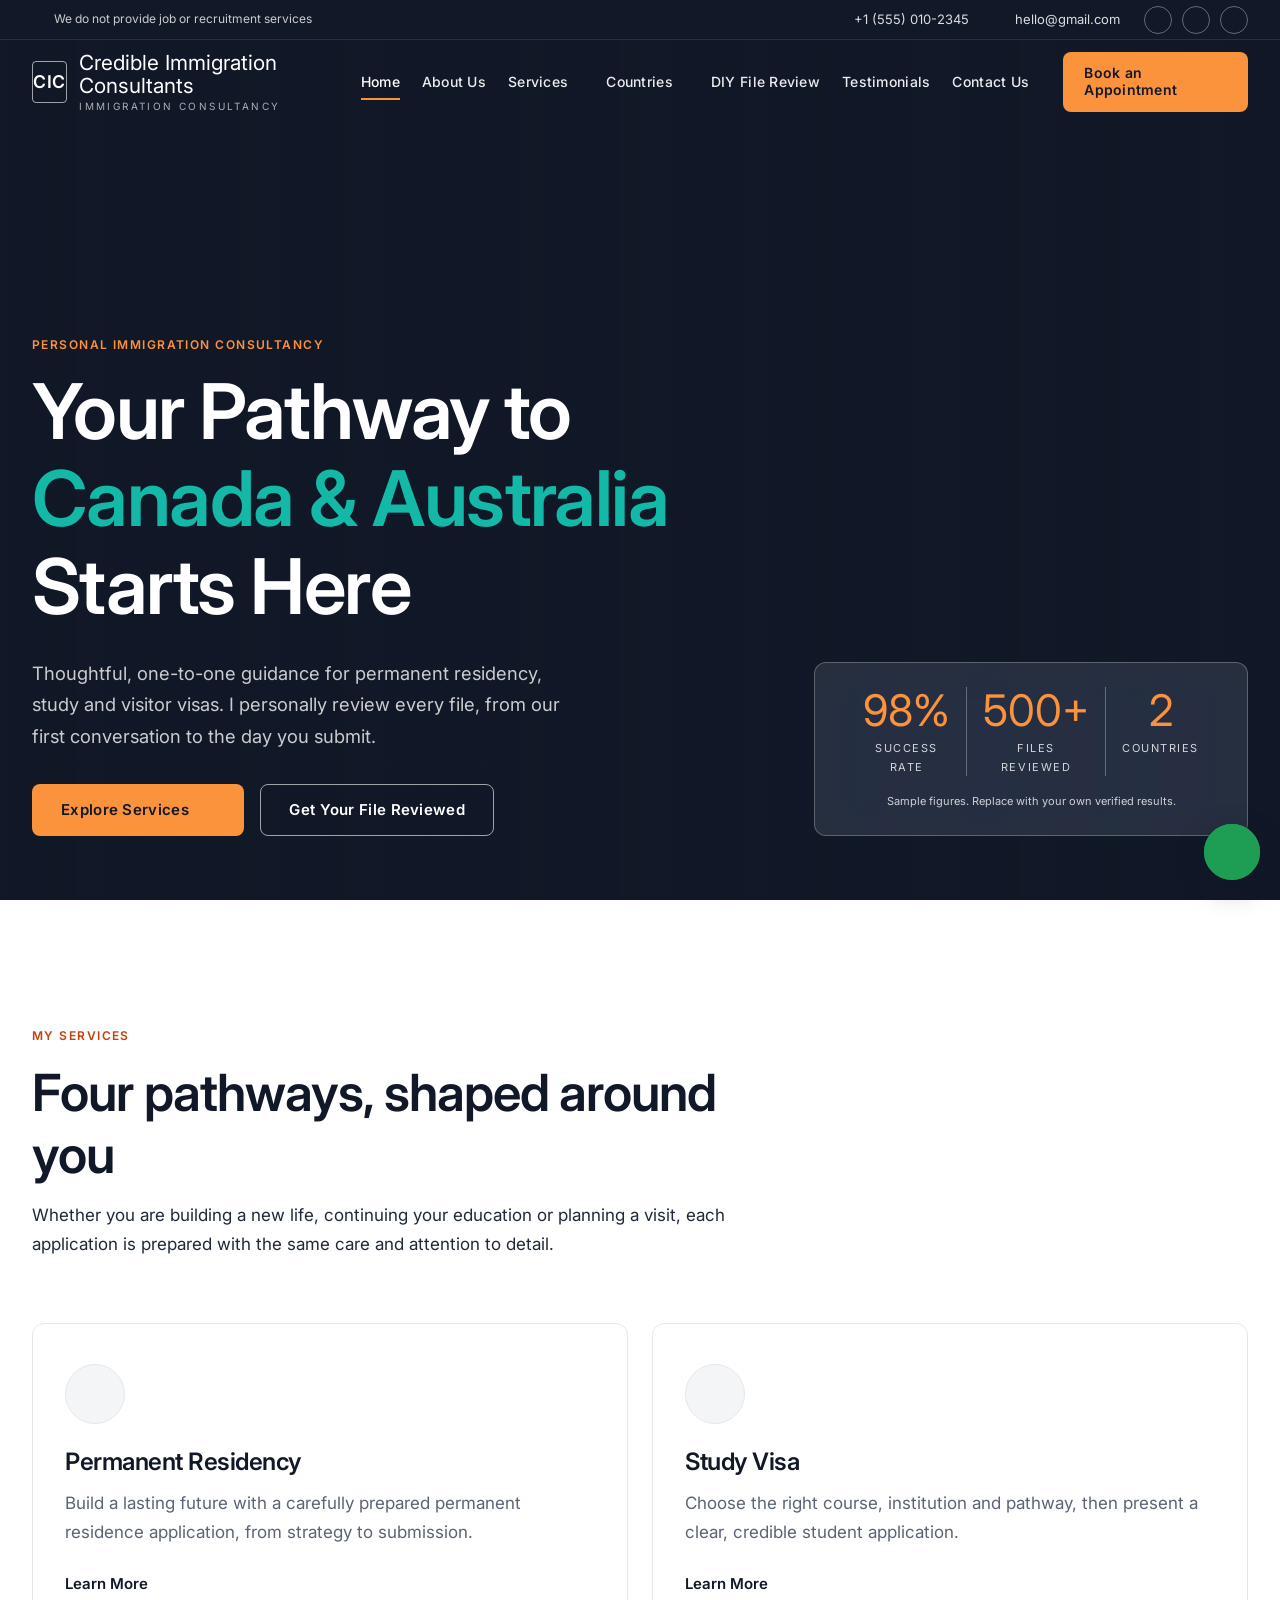
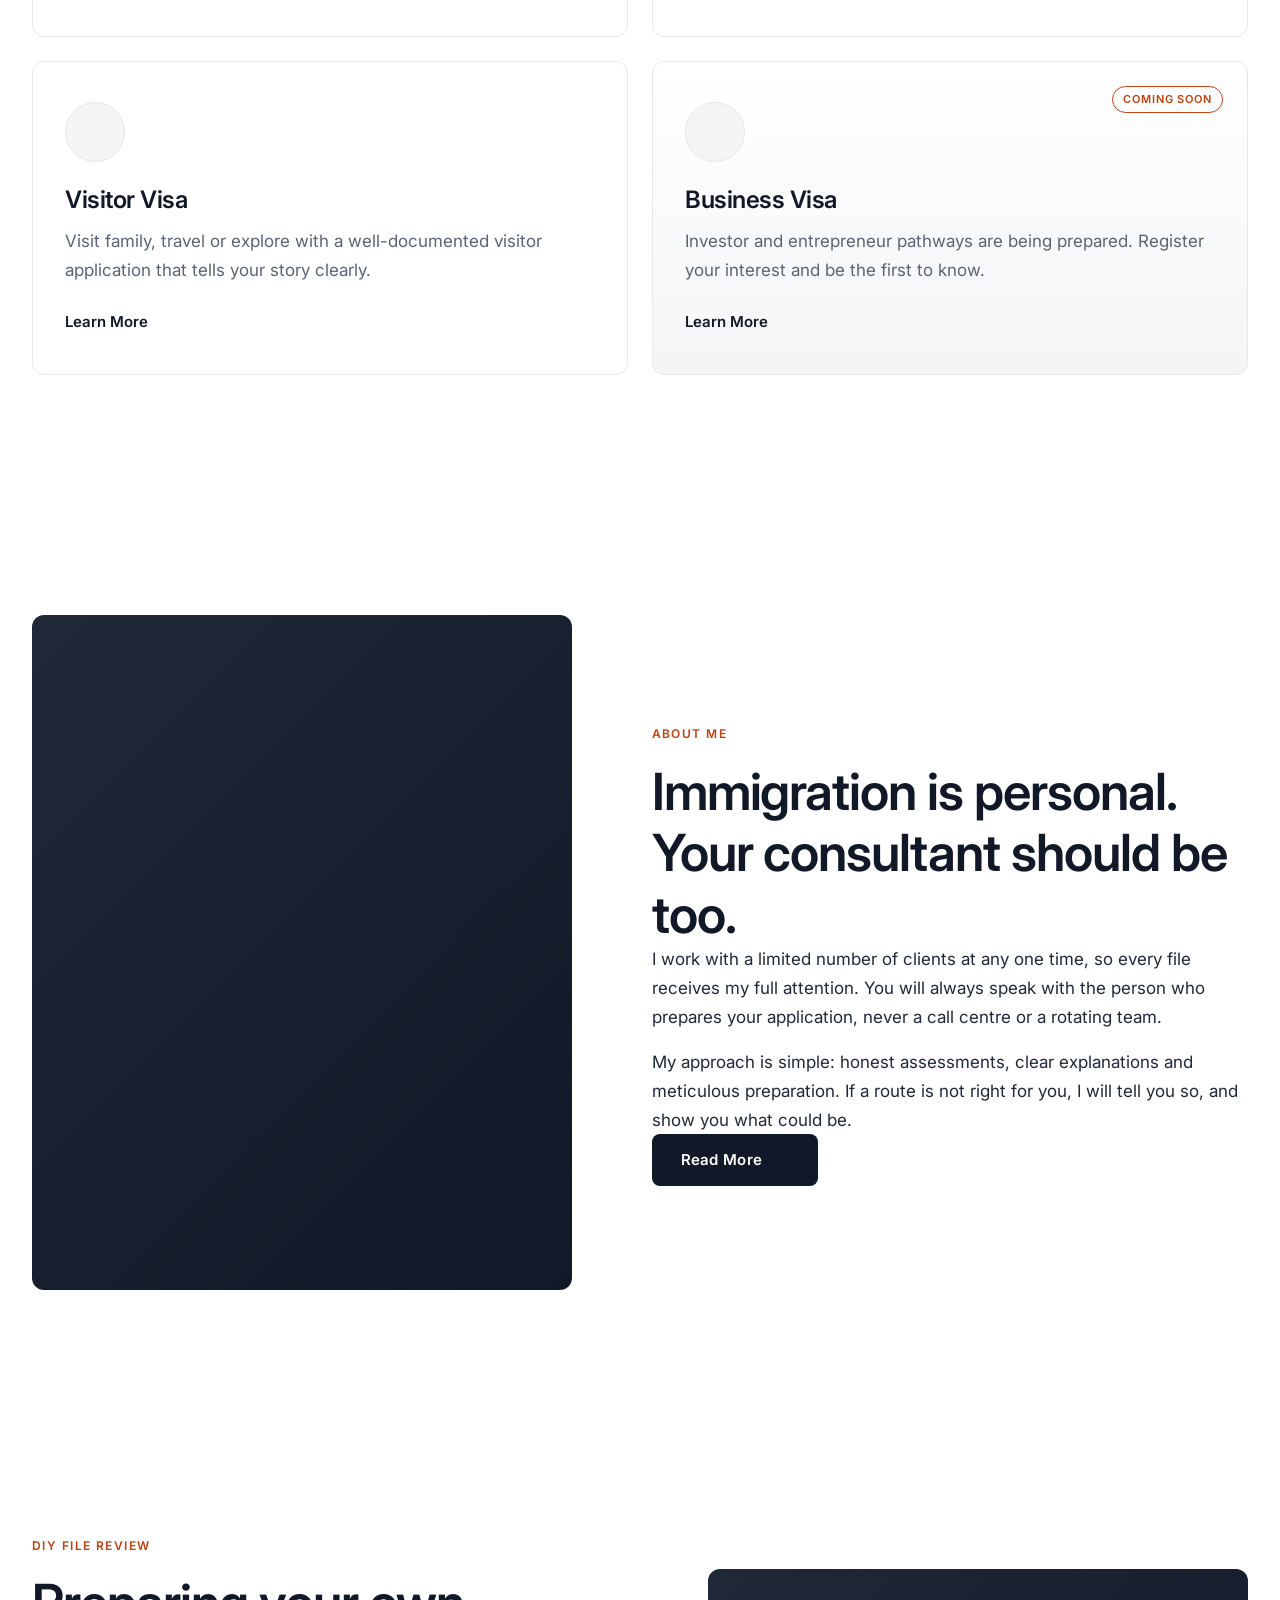
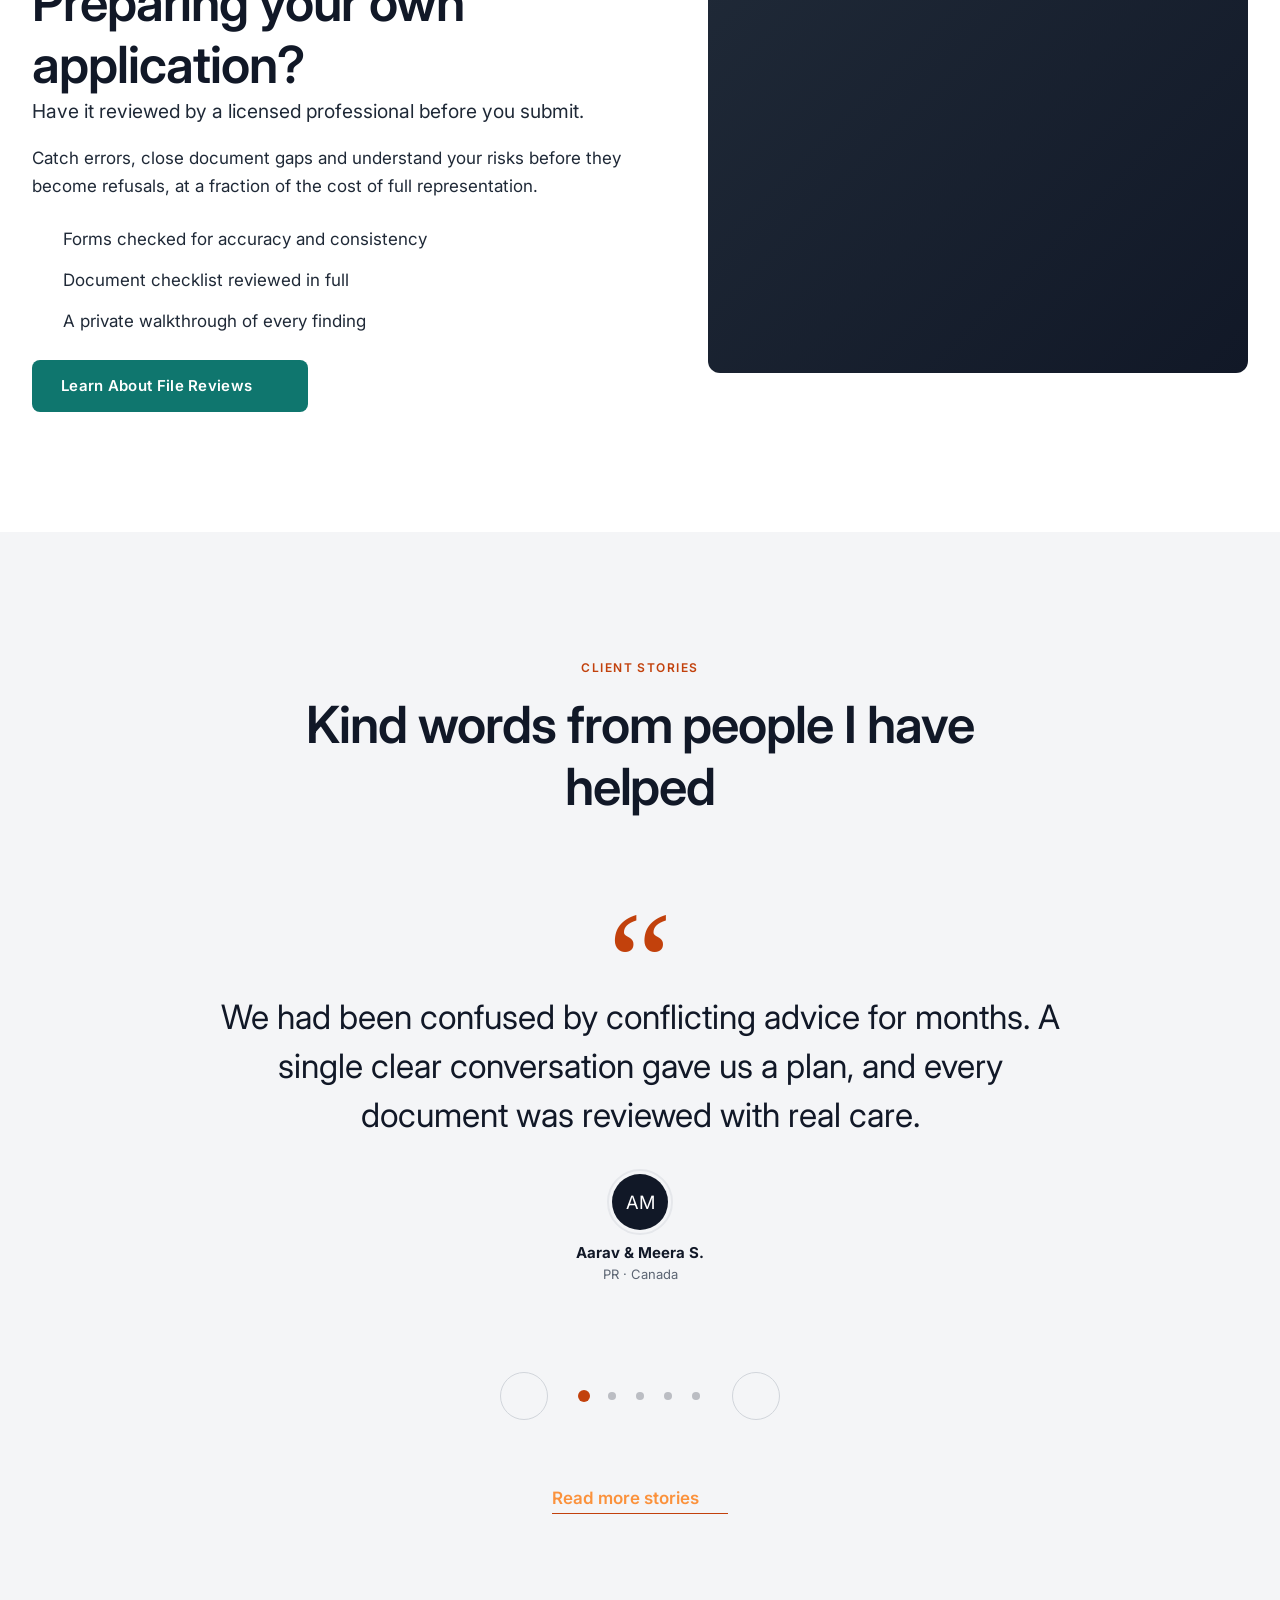
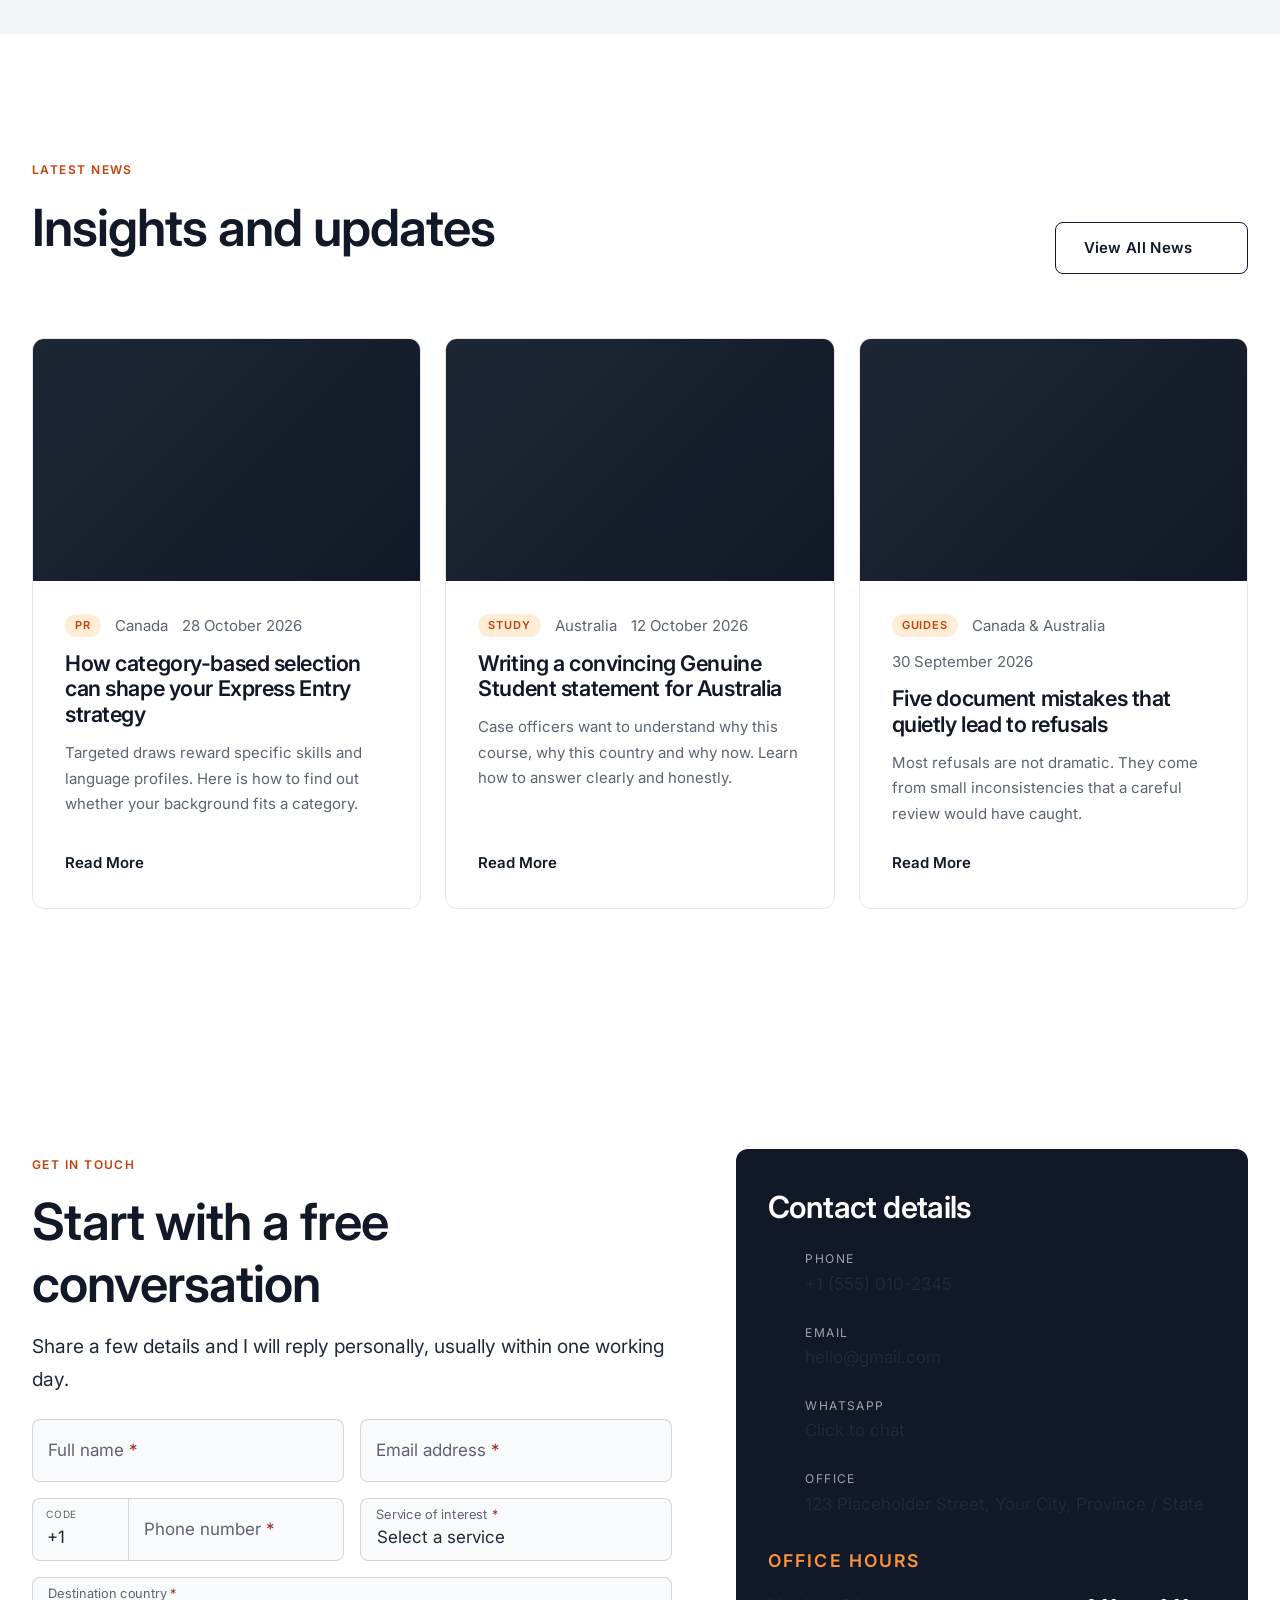
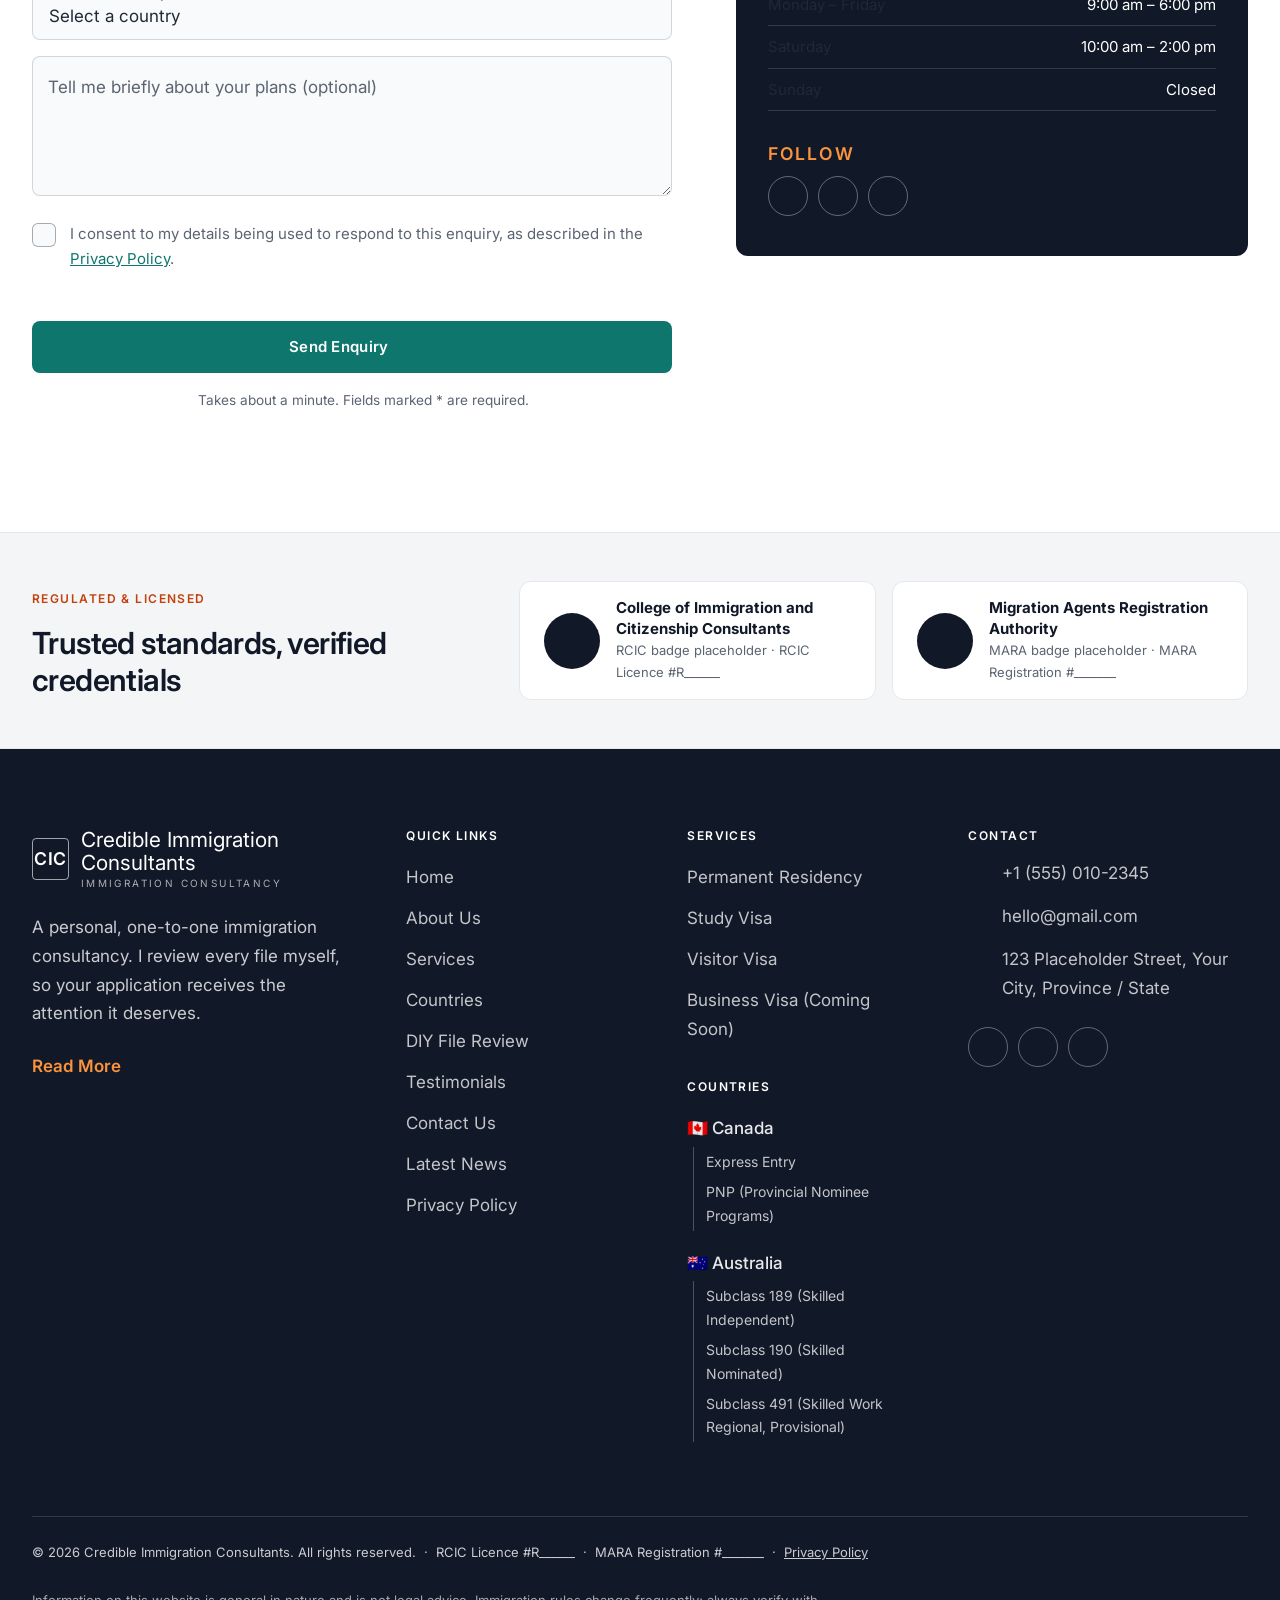
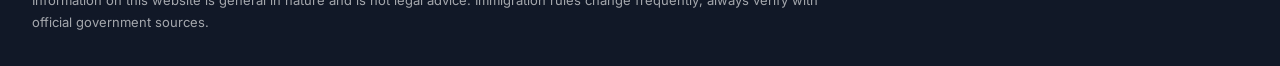
==== commit 5eb1d220: "contact form added in home page" ====
--- a/index.html
+++ b/index.html
@@ -3,7 +3,7 @@
 <head>
   <meta charset="utf-8">
   <meta name="viewport" content="width=device-width, initial-scale=1">
-  <title>Your Brand | Immigration Consultant for Canada &amp; Australia</title>
+  <title>Immigration Consultant for Canada &amp; Australia</title>
   <meta name="description" content="A personal, one-to-one immigration consultancy for permanent residency, study and visitor visas to Canada and Australia. Book a consultation or request a DIY file review.">
   <meta property="og:type" content="website">
   <meta property="og:title" content="Your Brand | Immigration Consultant for Canada &amp; Australia">
@@ -181,6 +181,19 @@
       </div>
     </section>
 
+    <!-- Contact form -->
+    <section class="section" id="contact" aria-labelledby="contact-title">
+      <div class="container contact">
+        <div class="contact__form reveal">
+          <p class="eyebrow">Get in Touch</p>
+          <h2 id="contact-title">Start with a free conversation</h2>
+          <p class="lead">Share a few details and I will reply personally, usually within one working day.</p>
+          <div data-render="home-contact-form"></div>
+        </div>
+        <aside class="contact__info grain on-dark reveal" data-render="contact-info" aria-label="Contact details"></aside>
+      </div>
+    </section>
+
     <!-- 8. Trust strip + 9. CTA -->
     <div data-component="trust"></div>
     <div data-component="cta"></div>
--- a/css/style.css
+++ b/css/style.css
@@ -677,6 +677,9 @@
 
 .contact { display: grid; gap: var(--s6); grid-template-columns: 1fr; }
 .contact__form h2 { margin-bottom: var(--s4); }
+.contact__form h2 + .lead { margin-top: calc(var(--s2) * -1); margin-bottom: var(--s3); }
+.form__hint { display: flex; align-items: center; justify-content: center; gap: 6px; margin: 0; font-size: .85rem; color: var(--muted); }
+.form__hint svg, .form__hint i { width: 16px; height: 16px; }
 .contact__info { padding: var(--s5) var(--s4); background-color: var(--ink); border-radius: var(--r-lg); box-shadow: var(--shadow-lg); align-self: start; }
 .contact__info h2 { font-size: 1.9rem; margin-bottom: var(--s3); }
 .contact__info h3 { font-size: 1.1rem; margin: var(--s4) 0 12px; color: var(--gold); font-family: var(--font-sans); letter-spacing: .12em; text-transform: uppercase; font-weight: 600; }
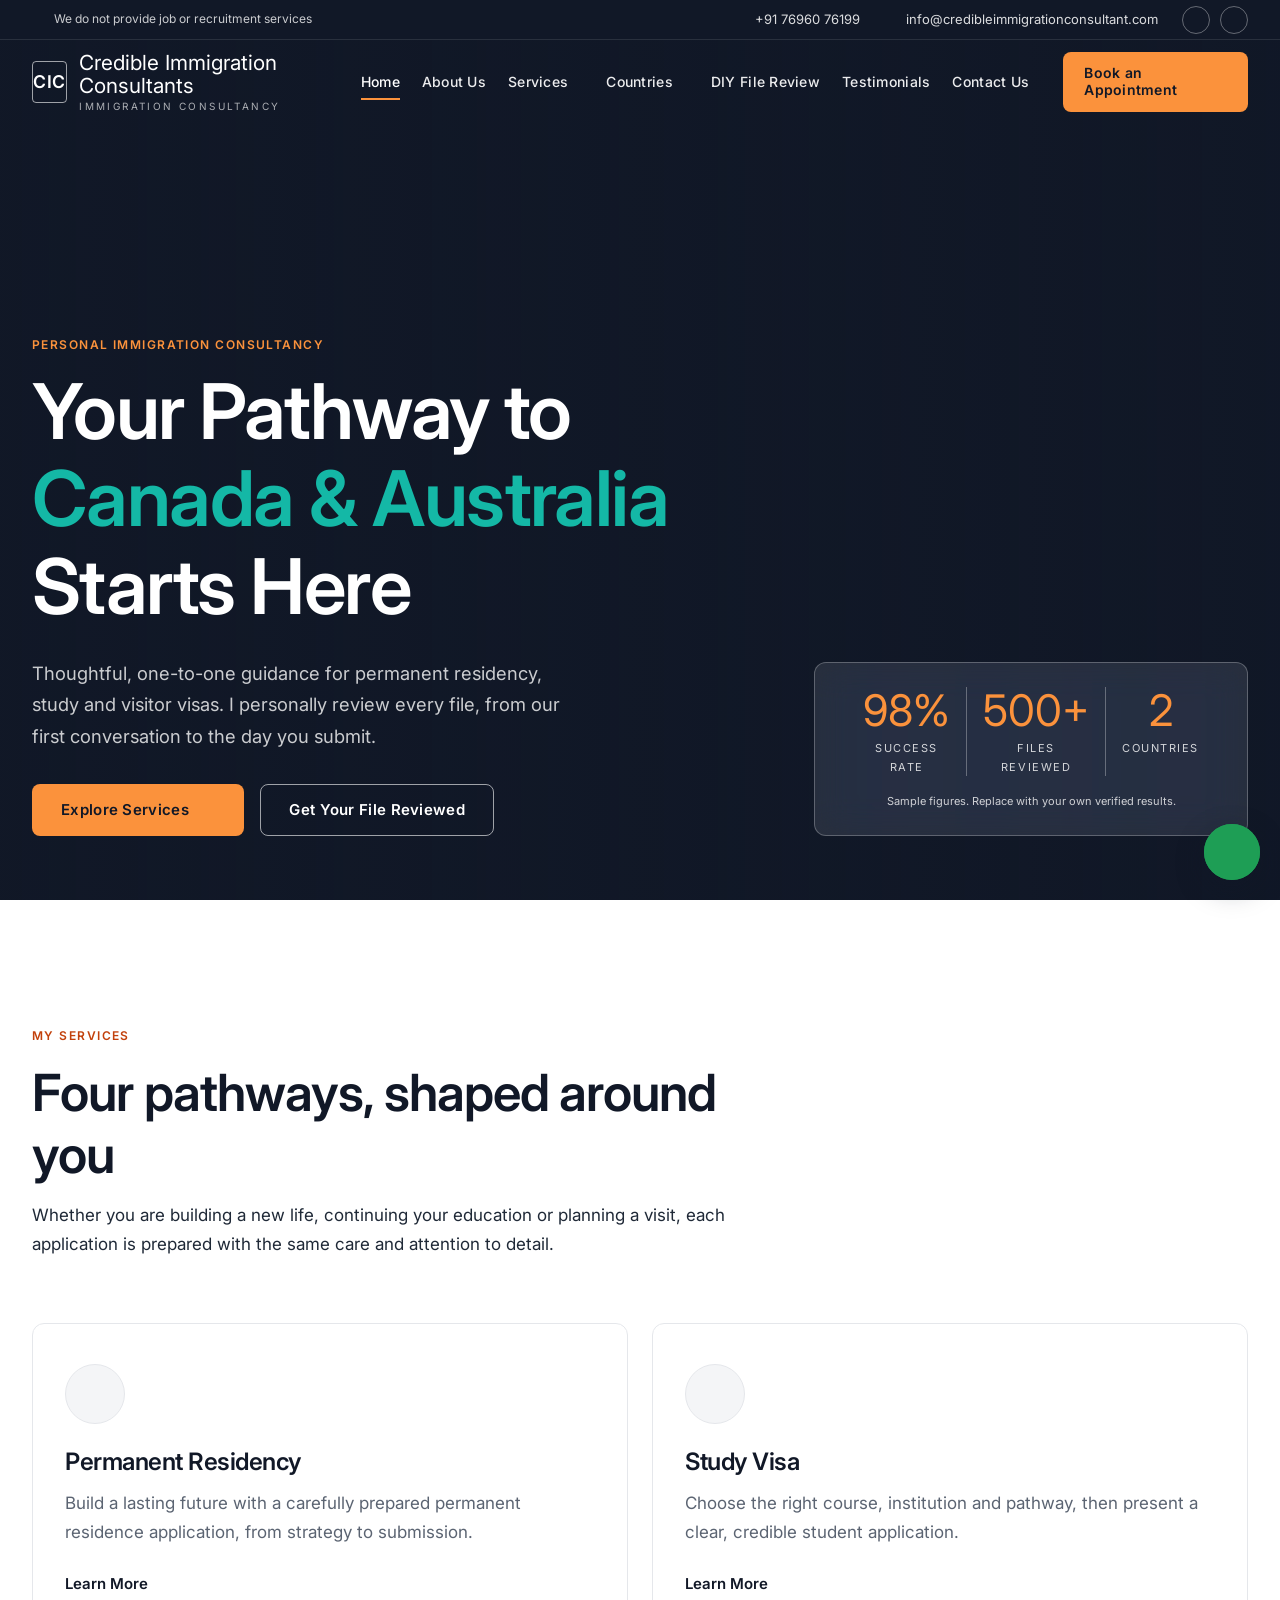
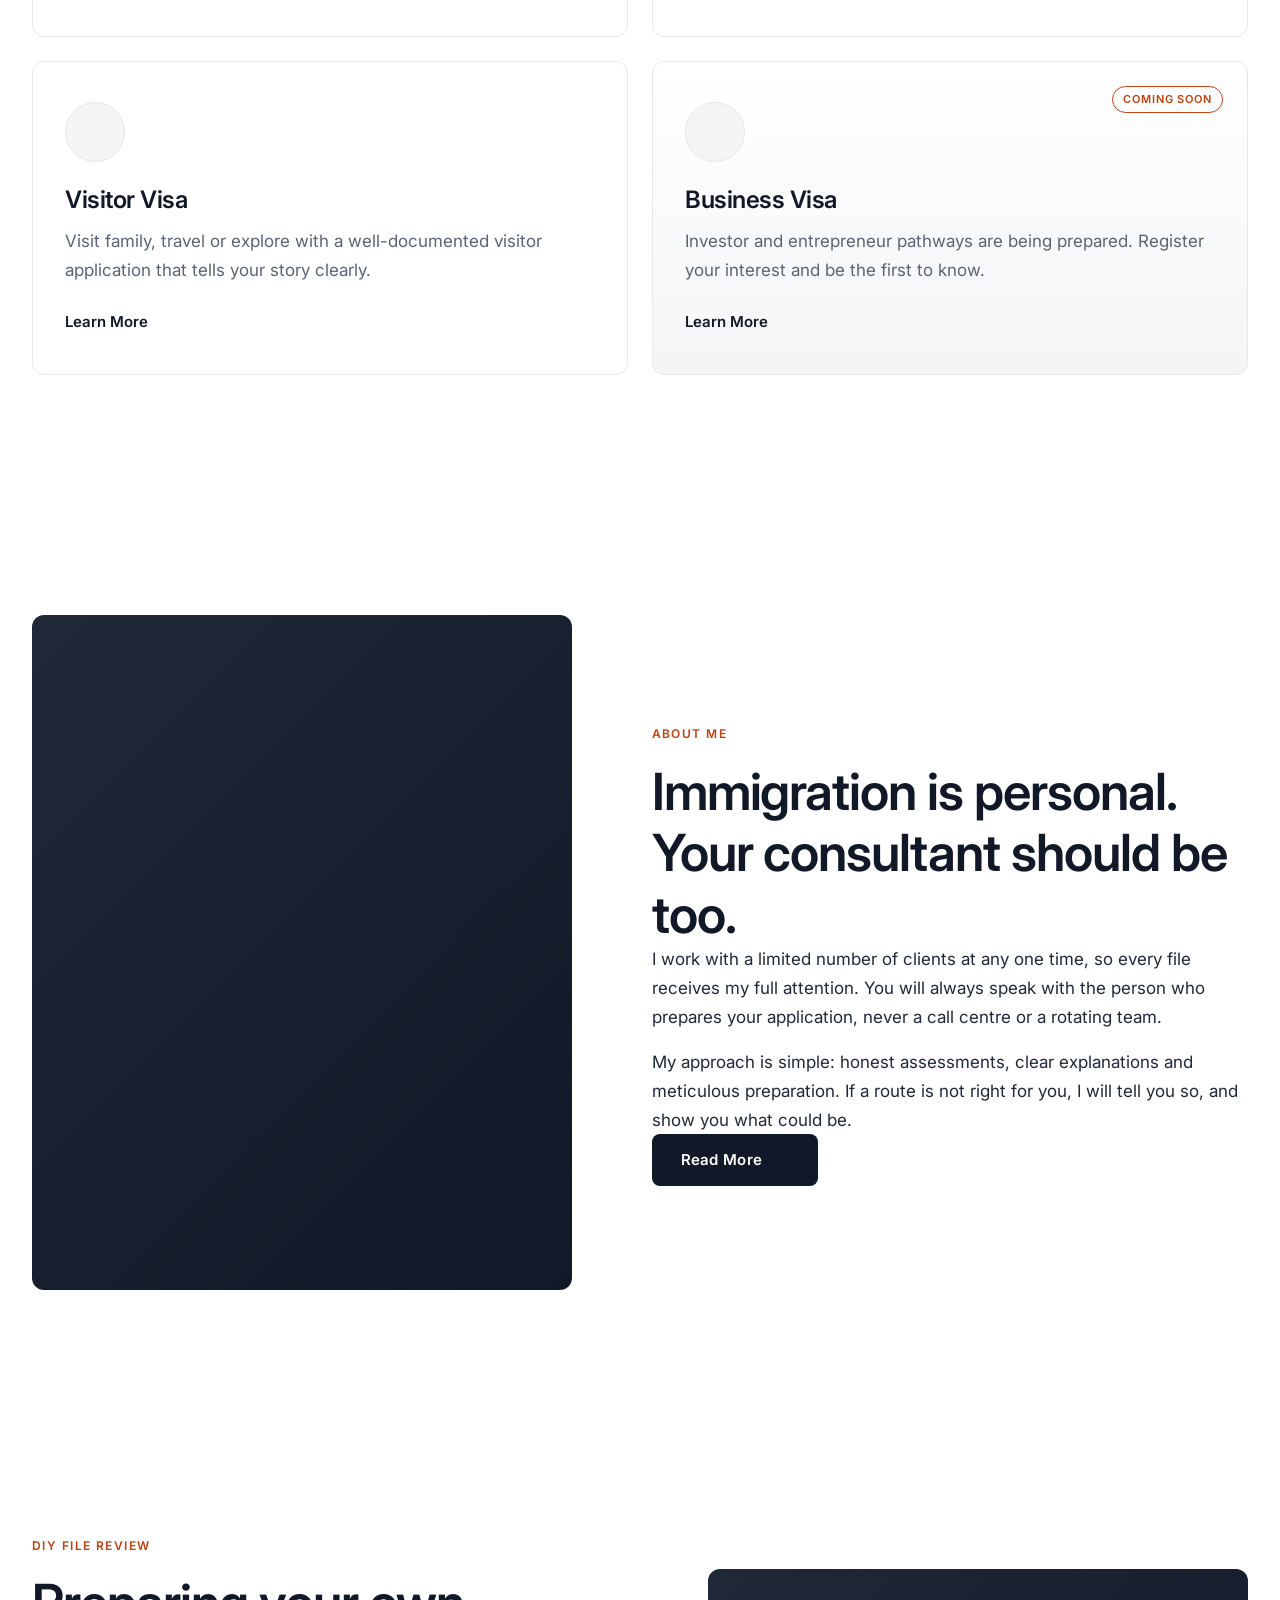
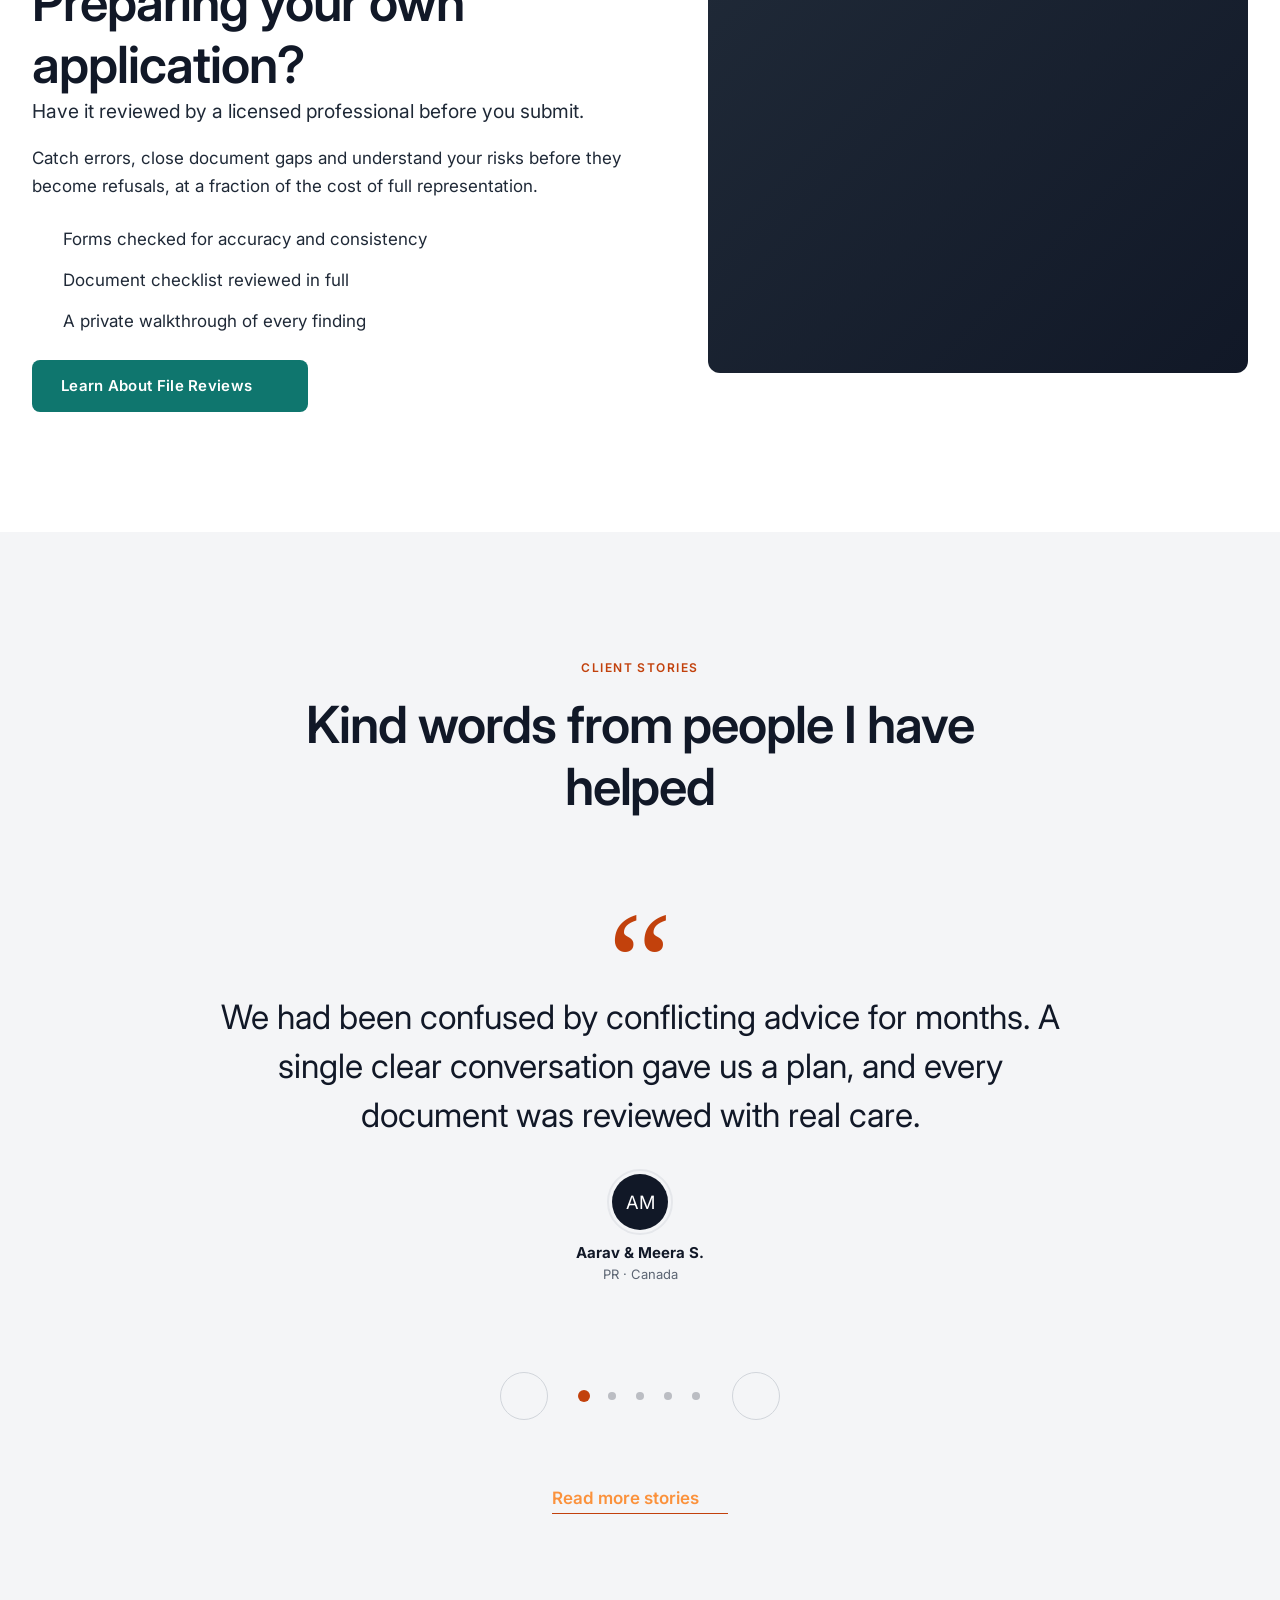
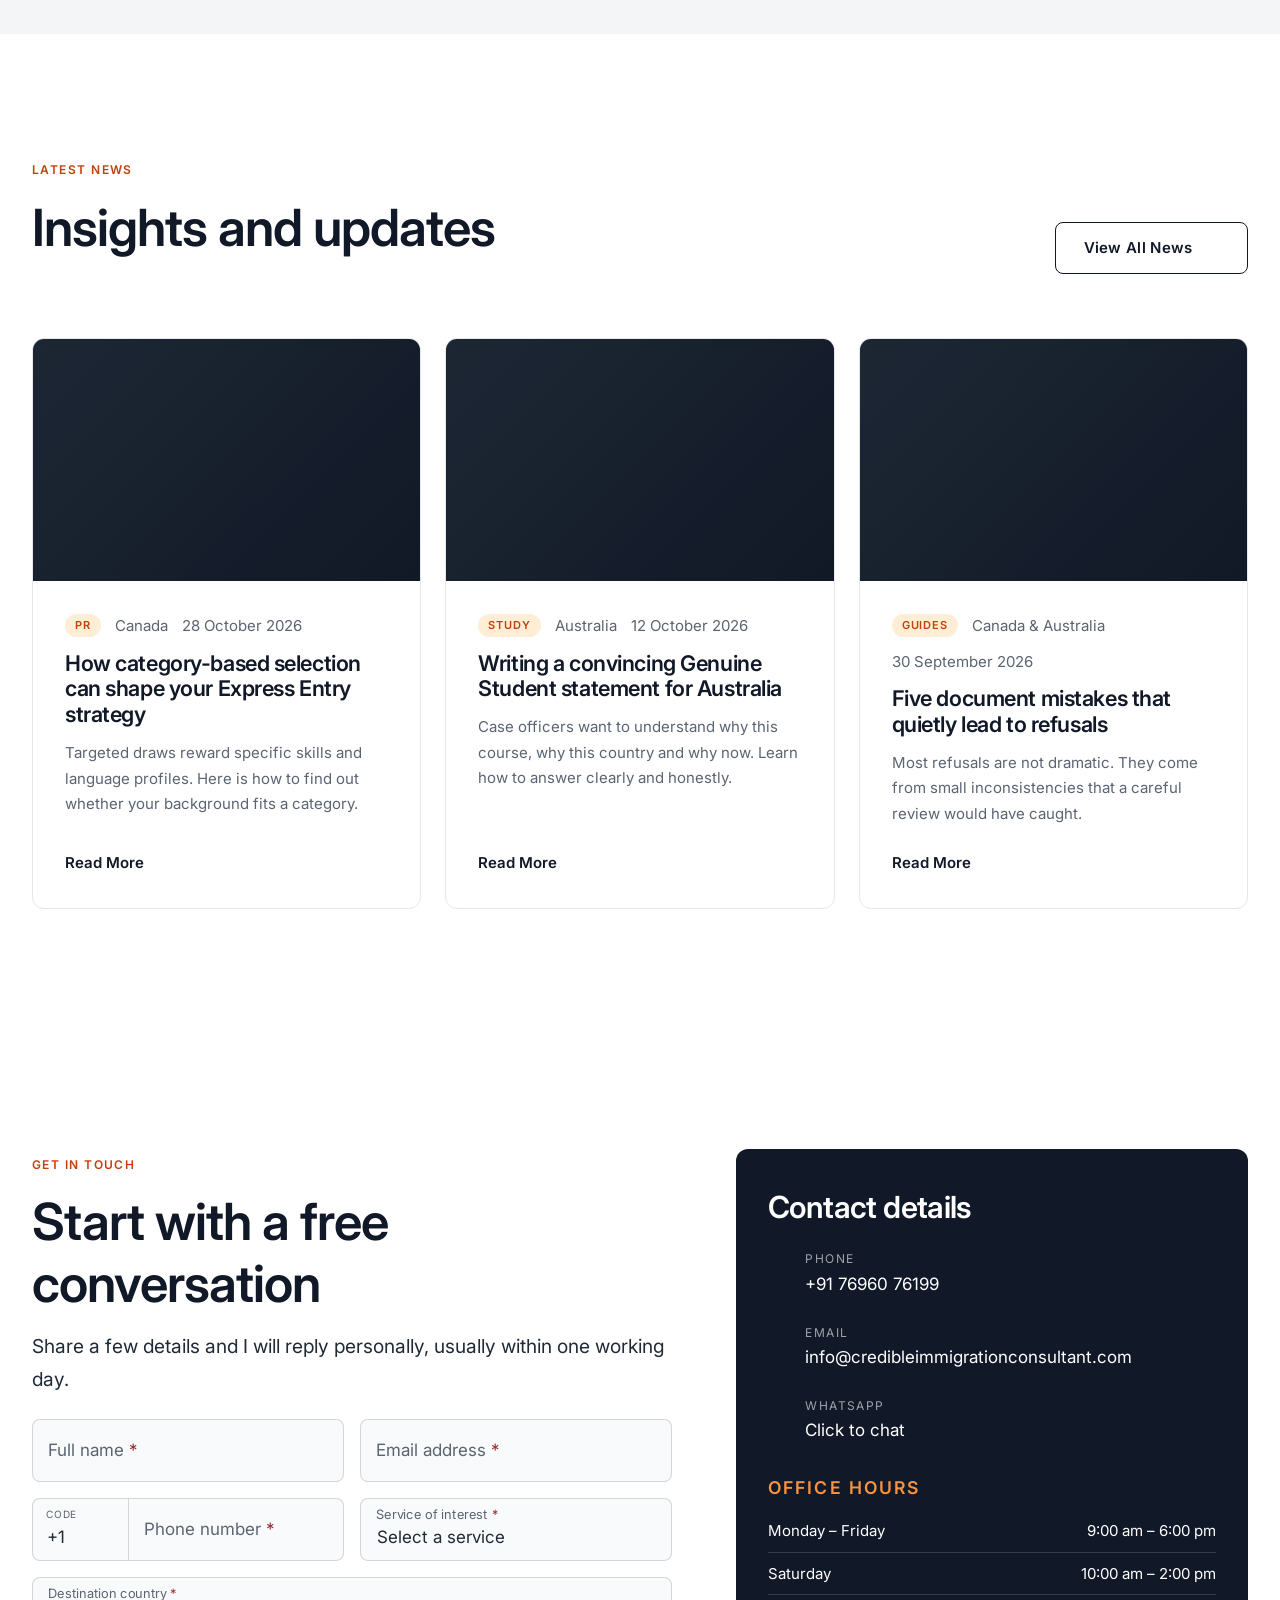
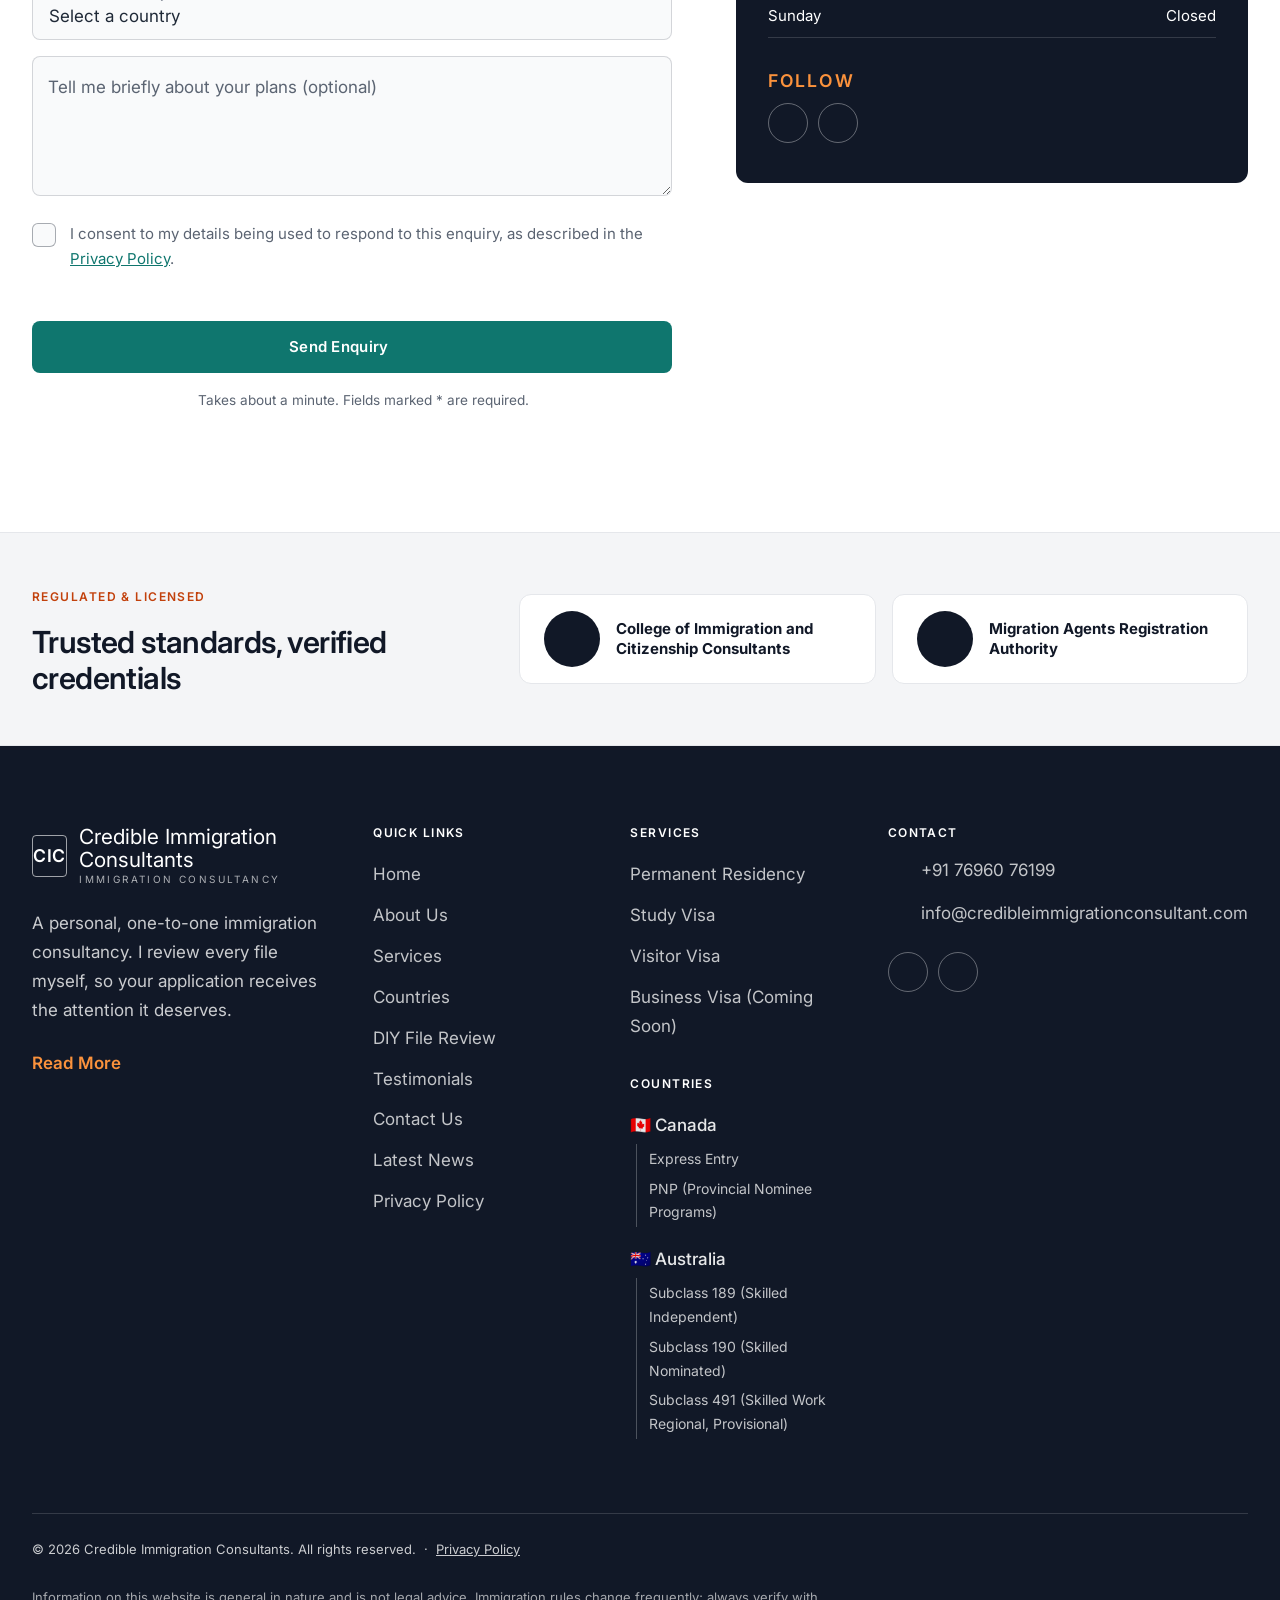
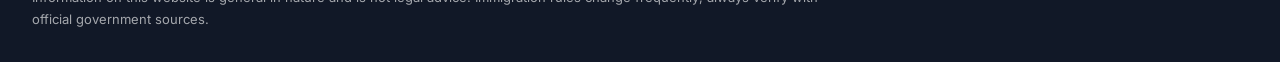
==== commit 3320b298: "update contact information" ====
--- a/index.html
+++ b/index.html
@@ -114,7 +114,7 @@
             <span class="why__icon"><i data-lucide="shield-check" aria-hidden="true"></i></span>
             <p class="why__num"><span data-count="2" data-suffix="">0</span></p>
             <h3>Licensed &amp; regulated</h3>
-            <p>Registered with the regulators for both Canada and Australia, with licence numbers shown openly.</p>
+            <p>Registered with the regulators for both Canada and Australia.</p>
           </article>
           <article class="why__item">
             <span class="why__icon"><i data-lucide="scale" aria-hidden="true"></i></span>
--- a/css/style.css
+++ b/css/style.css
@@ -693,9 +693,6 @@
 .book { display: grid; gap: var(--s6); align-items: center; }
 .book__copy h2 { margin-bottom: var(--s2); }
 .book__copy .btn { margin-top: var(--s3); }
-.map { overflow: hidden; border-radius: var(--r-lg); border: var(--hairline-gold); box-shadow: var(--shadow-md); aspect-ratio: 4 / 3; background: var(--ink-soft); }
-.map iframe { width: 100%; height: 100%; border: 0; filter: grayscale(1) contrast(1.05); transition: filter var(--t-med); }
-.map:hover iframe { filter: grayscale(.2); }
 
 /* Modal */
 .modal { width: min(760px, calc(100% - 32px)); max-height: 90vh; margin: auto; padding: 0; border: 0; border-radius: var(--r-lg); background: var(--ivory); color: var(--text); box-shadow: var(--shadow-lg); overflow: auto; }
@@ -797,7 +794,6 @@
   .testi-grid { columns: 3; }
   .trust__in { grid-template-columns: 1fr 1.6fr; }
   .contact { grid-template-columns: 1.25fr 1fr; gap: var(--s8); }
-  .book { grid-template-columns: 1fr 1fr; }
   .news-card--featured { flex-direction: row; }
   .news-card--featured .news-card__media { flex: 1.15; aspect-ratio: auto; min-height: 380px; }
   .news-card--featured .news-card__body { flex: 1; justify-content: center; padding: var(--s6); }
@@ -972,7 +968,6 @@
 .check input:checked + .check__box { background: var(--gold-deep); border-color: var(--gold-deep); color: #fff; }
 .radio input:checked + span::before { background: #fff; border-color: #fff; box-shadow: inset 0 0 0 2px var(--ink); }
 .dropzone { border-color: #9CA3AF; }
-.map { box-shadow: none; border-color: #E5E7EB; }
 .preloader span { border-color: rgba(255, 255, 255, .6); color: #fff; font-weight: 600; }
 .to-top { background: var(--ink); color: #fff; box-shadow: var(--shadow-md); }
 .to-top__bar { stroke: #fff; }
@@ -1023,3 +1018,8 @@
 .preloader__bar { width: 120px; height: 2px; background: rgba(255, 255, 255, .2); position: relative; overflow: hidden; }
 .preloader__bar::after { content: ""; position: absolute; inset: 0; background: var(--gold); transform: translateX(-100%); animation: preBar .8s var(--ease) forwards; }
 @keyframes preBar { to { transform: none; } }
+
+/* Contact details panel: white text */
+.contact__info .info-list a,
+.contact__info .hours dt,
+.contact__info .hours dd { color: #ffff; }
